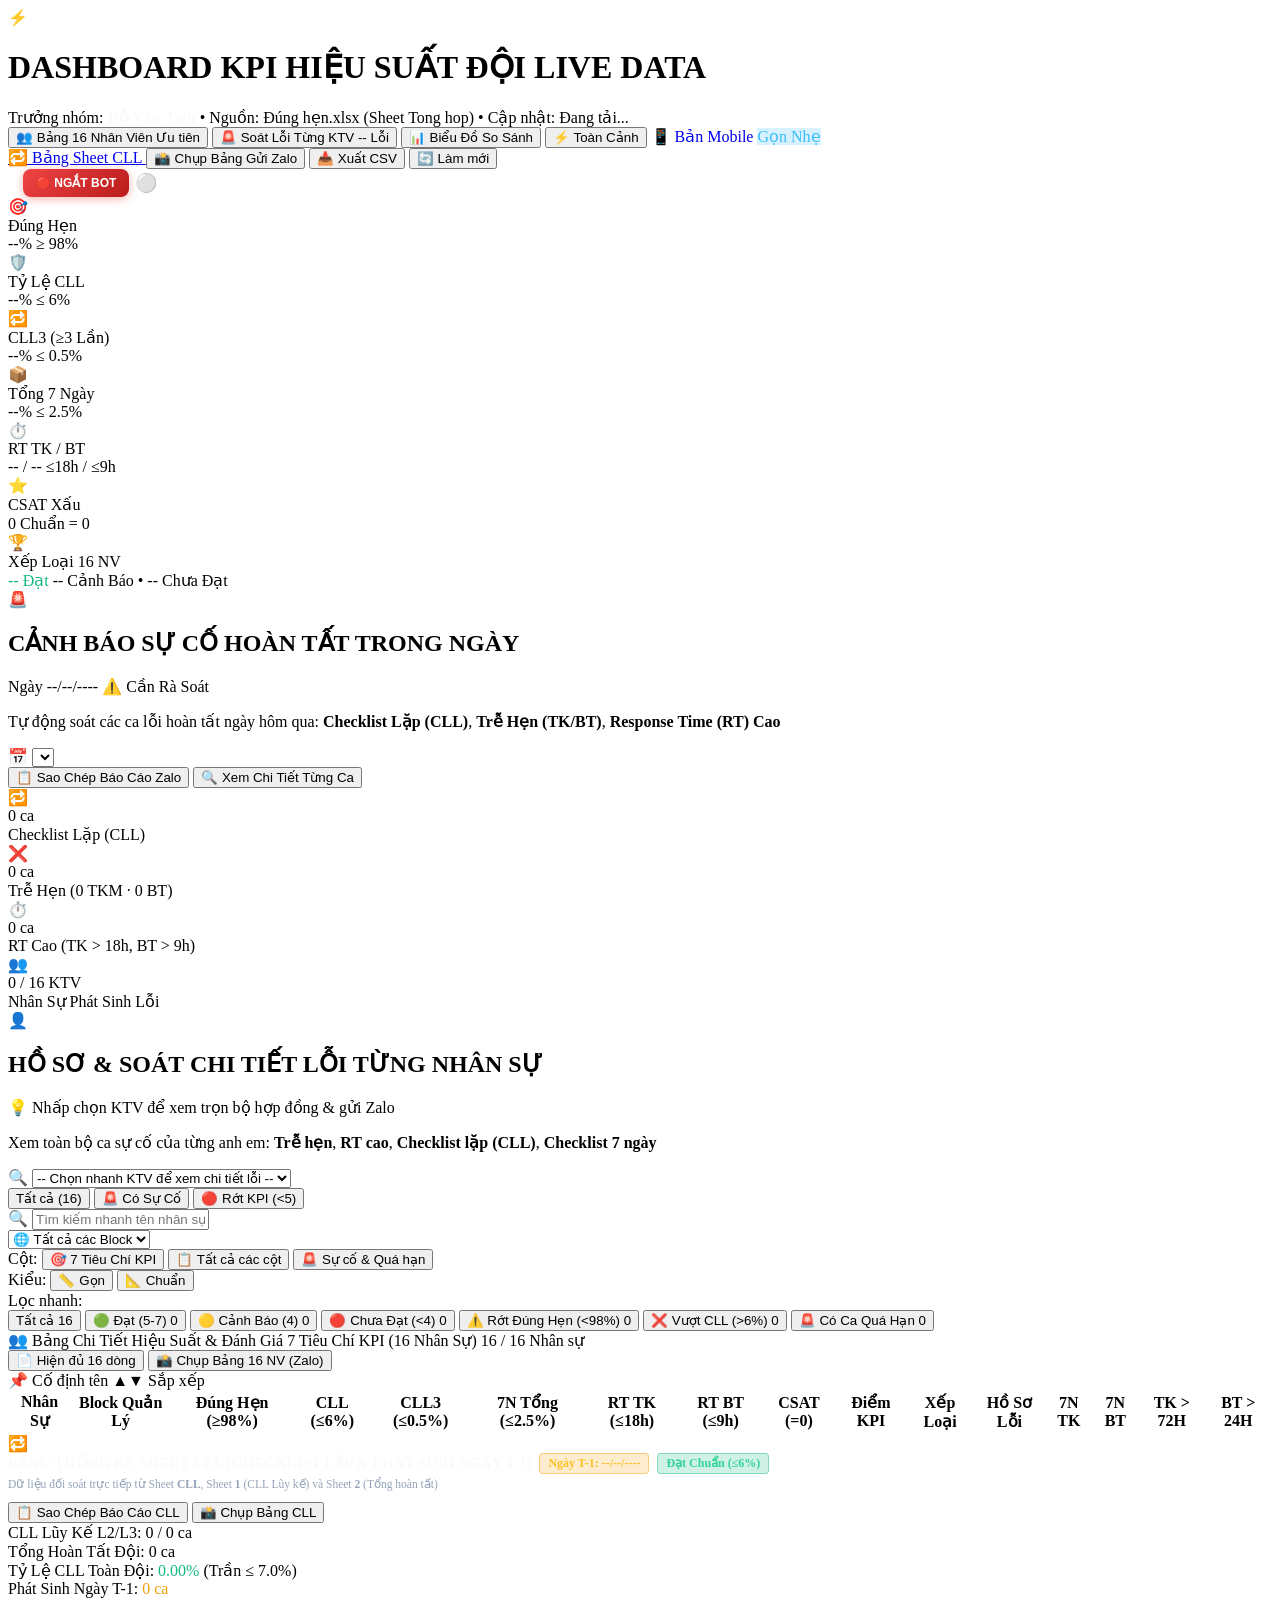
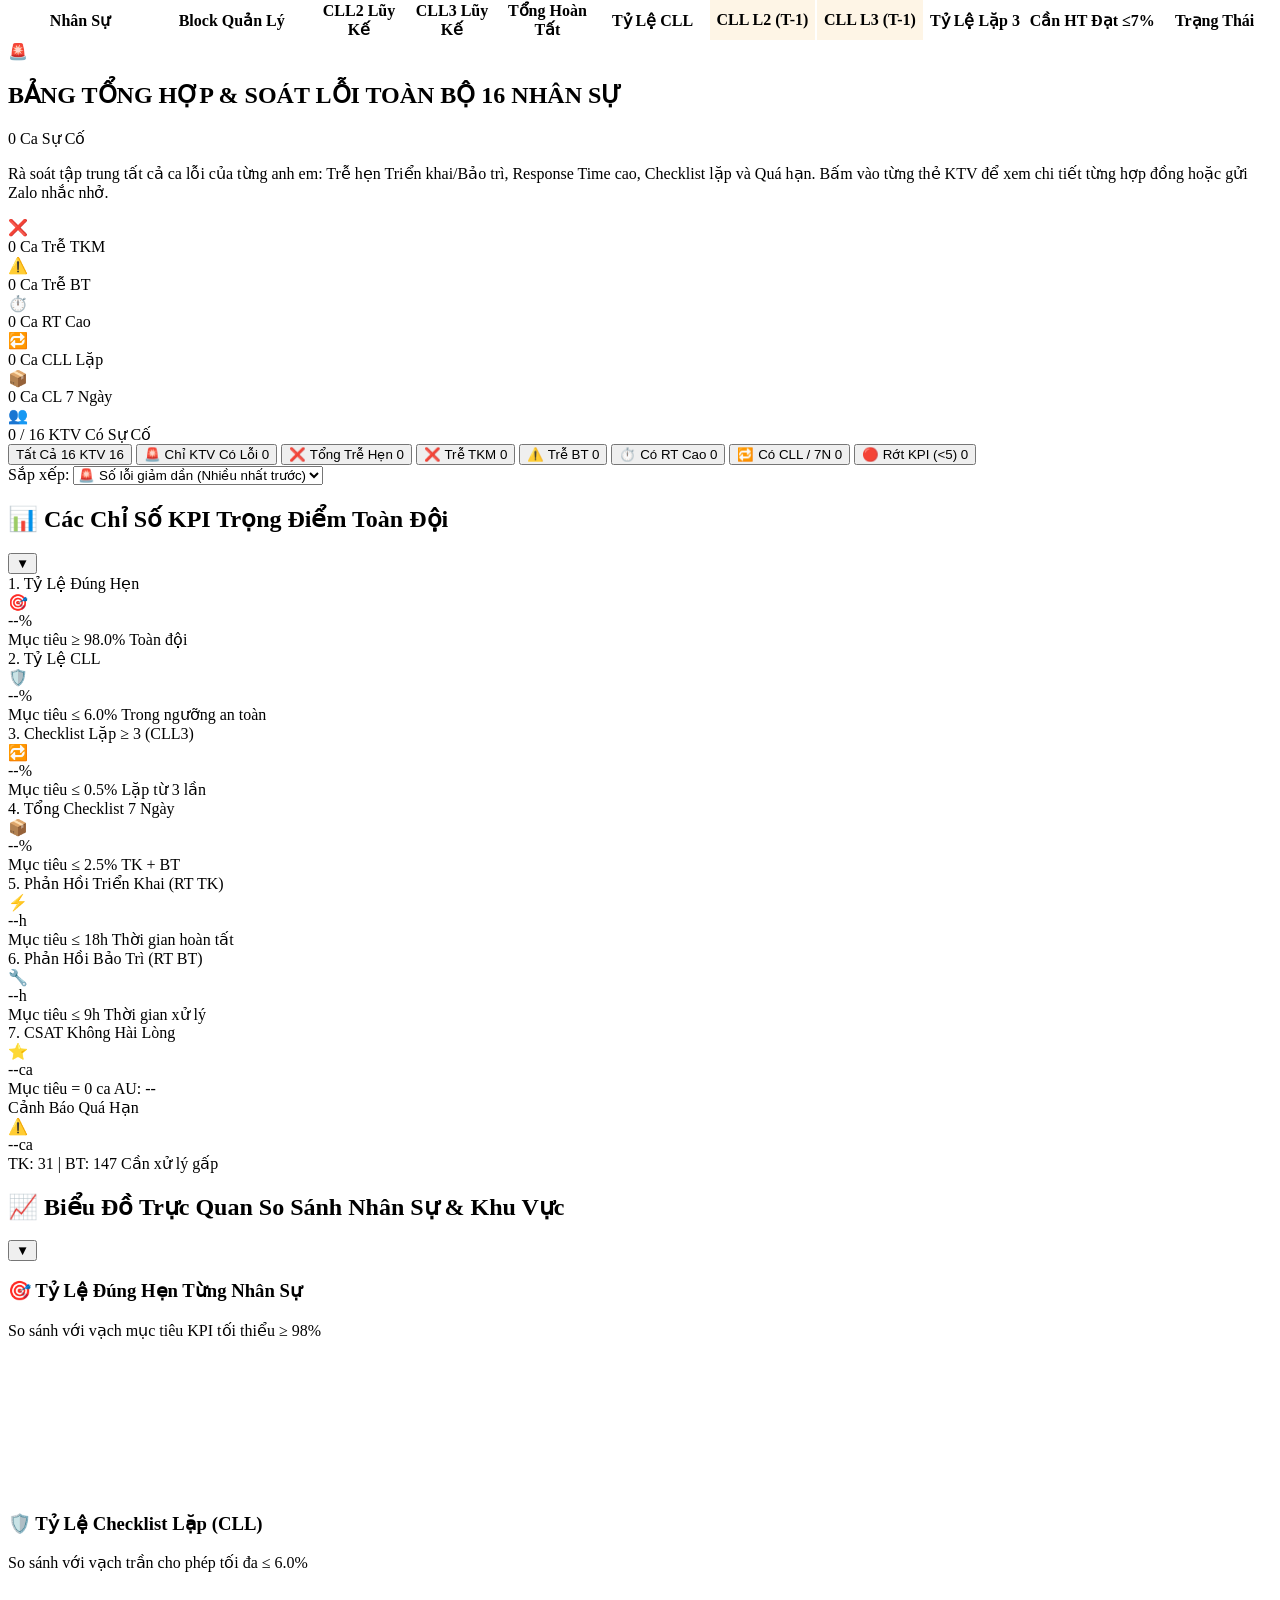
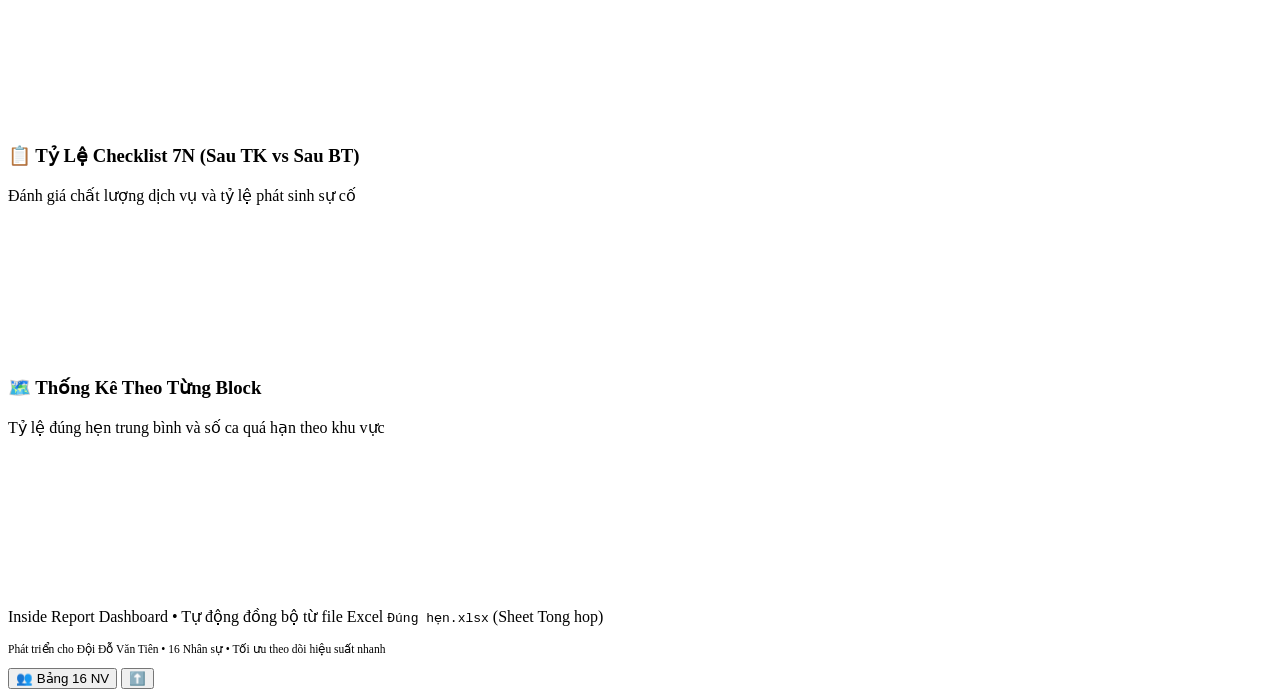
==== index.html @ 79d07920 "Update index.html at 10:50:08 05/10/2026" ====
<!DOCTYPE html>
<html lang="vi">
<head>
  <meta charset="UTF-8">
  <meta name="viewport" content="width=device-width, initial-scale=1.0">
  <title>Inside KPI Dashboard - Đội Đỗ Văn Tiên (16 Nhân Viên)</title>
  <meta name="description" content="Bảng tổng hợp theo dõi chỉ số KPI Đúng hẹn, Checklist Lặp, Checklist 7 ngày và hiệu suất 16 nhân viên đội Đỗ Văn Tiên">
  
  <!-- Google Fonts: Outfit & Inter -->
  <link rel="preconnect" href="https://fonts.googleapis.com">
  <link rel="preconnect" href="https://fonts.gstatic.com" crossorigin>
  <link href="https://fonts.googleapis.com/css2?family=Inter:wght@400;500;600;700&family=Outfit:wght@500;600;700;800&display=swap" rel="stylesheet">
  
  <!-- Chart.js CDN -->
  <script src="https://cdn.jsdelivr.net/npm/chart.js"></script>
  
  <!-- html2canvas: Chụp trọn vẹn 16 nhân viên gửi Zalo (Offline & Online) -->
  <script src="html2canvas.min.js"></script>
  <script>
    if (typeof html2canvas === 'undefined') {
      document.write('<script src="https://cdn.jsdelivr.net/npm/html2canvas@1.4.1/dist/html2canvas.min.js"><\/script>');
    }
  </script>
  
  <!-- Stylesheet -->
  <link rel="stylesheet" href="dashboard.css">
</head>
<body class="view-table-active density-compact">
  <div class="dashboard-container">
    
    <!-- HEADER -->
    <header class="header-card" id="headerSection">
      <div class="brand-wrapper">
        <div class="brand-icon">⚡</div>
        <div>
          <h1 class="brand-title" id="dashboardTitle">
            DASHBOARD KPI HIỆU SUẤT ĐỘI
            <span class="badge-live"><span class="pulse-dot"></span> LIVE DATA</span>
          </h1>
          <div class="brand-subtitle">
            <span>Trưởng nhóm: <strong style="color: #f8fafc;">Đỗ Văn Tiên</strong></span>
            <span>•</span>
            <span id="sourceFileLabel">Nguồn: Đúng hẹn.xlsx (Sheet Tong hop)</span>
            <span>•</span>
            <span id="lastUpdatedLabel">Cập nhật: Đang tải...</span>
          </div>
        </div>
      </div>

      <!-- MAIN VIEW SWITCHER (CHẾ ĐỘ XEM) -->
      <nav class="main-view-switcher" id="mainViewSwitcher" aria-label="Chế độ xem Dashboard">
        <button class="view-switch-btn active" data-view="table" id="btnViewTable" title="Xem ngay bảng tổng hợp 16 nhân viên với đầy đủ chỉ số">
          <span class="view-icon">👥</span>
          <span class="view-text">Bảng 16 Nhân Viên</span>
          <span class="view-tag">Ưu tiên</span>
        </button>
        <button class="view-switch-btn" data-view="emp-issues" id="btnViewEmpIssues" title="Soát chi tiết toàn bộ lỗi của từng anh em KTV (Trễ hẹn, RT cao, CLL, 7N)">
          <span class="view-icon">🚨</span>
          <span class="view-text">Soát Lỗi Từng KTV</span>
          <span class="view-tag badge-alert-tag" id="tagTotalIssuesCount">-- Lỗi</span>
        </button>
        <button class="view-switch-btn" data-view="charts" id="btnViewCharts" title="Xem biểu đồ so sánh trực quan các chỉ số Đúng hẹn, CLL, 7N">
          <span class="view-icon">📊</span>
          <span class="view-text">Biểu Đồ So Sánh</span>
        </button>
        <button class="view-switch-btn" data-view="full" id="btnViewFull" title="Hiển thị toàn bộ thẻ chỉ số, biểu đồ và bảng dữ liệu">
          <span class="view-icon">⚡</span>
          <span class="view-text">Toàn Cảnh</span>
        </button>
        <a href="m.html" class="view-switch-btn btn-mobile-mode-link" id="btnSwitchMobile" title="Chuyển sang giao diện rút gọn tối ưu cho điện thoại di động" style="text-decoration: none; border-color: rgba(56, 189, 248, 0.4);">
          <span class="view-icon">📱</span>
          <span class="view-text">Bản Mobile</span>
          <span class="view-tag" style="background: rgba(56, 189, 248, 0.2); color: #38bdf8;">Gọn Nhẹ</span>
        </a>
      </nav>
      
      <!-- MOBILE SUGGESTION BANNER -->
      <div id="mobileBannerPrompt" style="display: none; background: linear-gradient(90deg, rgba(2,132,199,0.25), rgba(15,23,42,0.8)); border: 1px solid rgba(56,189,248,0.4); border-radius: 10px; padding: 10px 14px; margin-top: 10px; align-items: center; justify-content: space-between; gap: 10px;">
        <div style="display: flex; align-items: center; gap: 8px; font-size: 13px; color: #f8fafc;">
          <span style="font-size: 18px;">📱</span>
          <span>Bạn đang xem trên điện thoại? Hãy chuyển sang <strong>Bản Mobile Gọn Nhẹ</strong> để xem và thao tác dễ hơn!</span>
        </div>
        <a href="m.html" style="background: #38bdf8; color: #0b0f19; padding: 6px 12px; border-radius: 6px; font-size: 12px; font-weight: 700; text-decoration: none; white-space: nowrap;">Mở Mobile 👉</a>
      </div>
      <script>
        if (window.innerWidth <= 768 || /Android|iPhone|iPad|iPod|Mobile/i.test(navigator.userAgent)) {
          const mb = document.getElementById('mobileBannerPrompt');
          if (mb) mb.style.display = 'flex';
        }
      </script>
      
      <div class="header-actions">
        <a href="#cllTableCard" class="btn btn-secondary" id="btnJumpToCll" title="Xem ngay Bảng Thống Kê Sheet CLL">
          🔁 Bảng Sheet CLL
        </a>
        <button class="btn btn-screenshot" id="btnCaptureTable" title="Chụp trọn vẹn 16 nhân sự độ nét cao để gửi Zalo / báo cáo">
          📸 Chụp Bảng Gửi Zalo
        </button>
        <button class="btn btn-secondary" id="btnExportCsv" title="Tải xuống dữ liệu bảng dưới dạng CSV">
          📥 Xuất CSV
        </button>
        <button class="btn btn-primary" id="btnRefresh" title="Tải lại dữ liệu mới nhất từ file Excel">
          🔄 Làm mới
        </button>

        <!-- NÚT NGẮT BOT KHẨN CẤP -->
        <div style="display:flex; gap:6px; align-items:center; border-left: 1px solid rgba(255,255,255,0.15); padding-left:10px; margin-left:4px;">
          <button id="btnBotEmergencyStop"
            onclick="foxoneBotEmergencyStop()"
            title="Ngắt bot Foxone ngay lập tức và bỏ qua tin nhắn hiện tại để không gọi lại"
            style="background: linear-gradient(135deg,#ef4444,#b91c1c); color:#fff; border:none; border-radius:8px; padding:7px 13px; font-size:12px; font-weight:700; cursor:pointer; display:flex; align-items:center; gap:5px; transition:all .2s; box-shadow:0 2px 8px rgba(239,68,68,0.4);">
            🔴 NGẮT BOT
          </button>
          <button id="btnBotStart"
            onclick="foxoneBotStart()"
            title="Bật lại bot Foxone giám sát sau khi ngắt khẩn cấp"
            style="background: linear-gradient(135deg,#22c55e,#15803d); color:#fff; border:none; border-radius:8px; padding:7px 13px; font-size:12px; font-weight:700; cursor:pointer; display:flex; align-items:center; gap:5px; transition:all .2s; box-shadow:0 2px 8px rgba(34,197,94,0.4); display:none;">
            🟢 BẬT LẠI
          </button>
          <span id="botStatusDot" title="Trạng thái bot Foxone"
            style="font-size:18px; line-height:1;" title="Đang kiểm tra...">⚪</span>
        </div>
      </div>
    </header>

    <!-- ULTRA-COMPACT KPI SUMMARY RIBBON (TỔNG HỢP NHANH TOÀN ĐỘI) -->
    <section class="kpi-summary-ribbon" id="kpiRibbon" aria-label="Tóm tắt KPI toàn đội">
      <div class="ribbon-card" id="rbCardOnTime" title="Tỷ lệ đúng hẹn toàn đội (Chuẩn ≥ 98.0%)">
        <div class="rb-icon">🎯</div>
        <div class="rb-info">
          <span class="rb-label">Đúng Hẹn</span>
          <div class="rb-value-row">
            <span class="rb-val" id="rbValOnTime">--%</span>
            <span class="rb-badge tag-success" id="rbBadgeOnTime">≥ 98%</span>
          </div>
        </div>
      </div>

      <div class="ribbon-card" id="rbCardCLL" title="Tỷ lệ checklist lặp toàn đội (Chuẩn ≤ 6.0%)">
        <div class="rb-icon">🛡️</div>
        <div class="rb-info">
          <span class="rb-label">Tỷ Lệ CLL</span>
          <div class="rb-value-row">
            <span class="rb-val" id="rbValCLL">--%</span>
            <span class="rb-badge tag-success" id="rbBadgeCLL">≤ 6%</span>
          </div>
        </div>
      </div>

      <div class="ribbon-card" id="rbCardCLL3" title="Checklist lặp ≥ 3 lần toàn đội (Chuẩn ≤ 0.5%)">
        <div class="rb-icon">🔁</div>
        <div class="rb-info">
          <span class="rb-label">CLL3 (≥3 Lần)</span>
          <div class="rb-value-row">
            <span class="rb-val" id="rbValCLL3">--%</span>
            <span class="rb-badge tag-success" id="rbBadgeCLL3">≤ 0.5%</span>
          </div>
        </div>
      </div>

      <div class="ribbon-card" id="rbCard7N" title="Tổng checklist 7 ngày toàn đội (Chuẩn ≤ 2.5%)">
        <div class="rb-icon">📦</div>
        <div class="rb-info">
          <span class="rb-label">Tổng 7 Ngày</span>
          <div class="rb-value-row">
            <span class="rb-val" id="rbVal7N">--%</span>
            <span class="rb-badge tag-success" id="rbBadge7N">≤ 2.5%</span>
          </div>
        </div>
      </div>

      <div class="ribbon-card" id="rbCardRT" title="Thời gian phản hồi RT TK (≤18h) và RT BT (≤9h)">
        <div class="rb-icon">⏱️</div>
        <div class="rb-info">
          <span class="rb-label">RT TK / BT</span>
          <div class="rb-value-row">
            <span class="rb-val" id="rbValRT">-- / --</span>
            <span class="rb-sub" id="rbSubRT">≤18h / ≤9h</span>
          </div>
        </div>
      </div>

      <div class="ribbon-card" id="rbCardCsat" title="Điểm CSAT xấu (Chuẩn = 0)">
        <div class="rb-icon">⭐</div>
        <div class="rb-info">
          <span class="rb-label">CSAT Xấu</span>
          <div class="rb-value-row">
            <span class="rb-val" id="rbValCsat">0</span>
            <span class="rb-sub" id="rbSubCsat">Chuẩn = 0</span>
          </div>
        </div>
      </div>

      <div class="ribbon-card team-kpi-summary" id="rbCardKpiSummary" title="Xếp loại toàn bộ 16 nhân sự theo 7 tiêu chí KPI: 5-7 Đạt, 4 Cảnh báo, <4 Chưa đạt">
        <div class="rb-icon">🏆</div>
        <div class="rb-info">
          <span class="rb-label">Xếp Loại 16 NV</span>
          <div class="rb-value-row">
            <span class="rb-val" id="rbValKpiPass" style="color: #10b981;">-- Đạt</span>
            <span class="rb-sub" id="rbSubKpiBreakdown">-- Cảnh Báo • -- Chưa Đạt</span>
          </div>
        </div>
      </div>
    </section>

    <!-- SECTION: YESTERDAY ALERTS BANNER (CẢNH BÁO SỰ CỐ NGÀY HÔM QUA) -->
    <section class="yesterday-alert-card" id="yesterdayAlertCard" aria-label="Cảnh báo sự cố ngày hôm qua">
      <div class="alert-banner-header">
        <div class="alert-title-wrapper">
          <div class="alert-icon-pulse">🚨</div>
          <div>
            <div class="alert-title-row">
              <h2 class="alert-main-title">CẢNH BÁO SỰ CỐ HOÀN TẤT TRONG NGÀY</h2>
              <span class="badge-target-date" id="alertTargetDateBadge">Ngày --/--/----</span>
              <span class="badge-severity-live" id="alertSeverityBadge">⚠️ Cần Rà Soát</span>
            </div>
            <p class="alert-desc">
              Tự động soát các ca lỗi hoàn tất ngày hôm qua: <strong>Checklist Lặp (CLL)</strong>, <strong>Trễ Hẹn (TK/BT)</strong>, <strong>Response Time (RT) Cao</strong>
            </p>
          </div>
        </div>

        <div class="alert-controls-group">
          <div class="alert-date-picker-wrap">
            <span class="alert-date-icon">📅</span>
            <select id="alertDateSelect" class="alert-date-select" title="Chọn ngày để soát sự cố"></select>
          </div>
          <button class="btn btn-zalo-copy" id="btnCopyZaloAlert" title="Sao chép toàn bộ nội dung cảnh báo để gửi vào nhóm Zalo / Telegram">
            📋 Sao Chép Báo Cáo Zalo
          </button>
          <button class="btn btn-view-alerts" id="btnOpenAlertModal" title="Xem danh sách chi tiết từng ca hợp đồng bị lỗi">
            🔍 Xem Chi Tiết Từng Ca
          </button>
        </div>
      </div>

      <!-- Quick summary chips -->
      <div class="alert-chips-grid">
        <div class="alert-chip chip-cll" id="chipAlertCll" data-filter="CLL" title="Nhấn để xem danh sách ca CLL">
          <div class="chip-icon-box">🔁</div>
          <div class="chip-content">
            <div class="chip-value-row">
              <span class="chip-number" id="alertCllVal">0</span>
              <span class="chip-unit">ca</span>
            </div>
            <span class="chip-title">Checklist Lặp (CLL)</span>
          </div>
        </div>

        <div class="alert-chip chip-late" id="chipAlertLate" data-filter="LATE" title="Nhấn để xem danh sách ca Trễ Hẹn">
          <div class="chip-icon-box">❌</div>
          <div class="chip-content">
            <div class="chip-value-row">
              <span class="chip-number" id="alertLateVal">0</span>
              <span class="chip-unit">ca</span>
            </div>
            <span class="chip-title">Trễ Hẹn (<span id="alertLateTkmVal">0</span> TKM · <span id="alertLateBtVal">0</span> BT)</span>
          </div>
        </div>

        <div class="alert-chip chip-rt" id="chipAlertRt" data-filter="HIGH_RT" title="Nhấn để xem danh sách ca RT Cao">
          <div class="chip-icon-box">⏱️</div>
          <div class="chip-content">
            <div class="chip-value-row">
              <span class="chip-number" id="alertRtVal">0</span>
              <span class="chip-unit">ca</span>
            </div>
            <span class="chip-title">RT Cao (TK &gt; 18h, BT &gt; 9h)</span>
          </div>
        </div>

        <div class="alert-chip chip-emp" id="chipAlertEmp" data-filter="ALL" title="Nhấn để xem danh sách tất cả nhân sự có lỗi">
          <div class="chip-icon-box">👥</div>
          <div class="chip-content">
            <div class="chip-value-row">
              <span class="chip-number" id="alertEmpVal">0 / 16</span>
              <span class="chip-unit">KTV</span>
            </div>
            <span class="chip-title">Nhân Sự Phát Sinh Lỗi</span>
          </div>
        </div>
      </div>
    </section>

    <!-- SECTION: TRA CỨU & SOÁT LỖI TỪNG KTV (QUICK EMPLOYEE ERROR LOOKUP BAR & CHIPS) -->
    <section class="emp-lookup-section" id="empLookupSection" aria-label="Tra cứu lỗi từng nhân sự">
      <div class="emp-lookup-header">
        <div class="lookup-title-wrap">
          <div class="lookup-icon-badge">👤</div>
          <div>
            <div class="lookup-title-row">
              <h2 class="lookup-title">HỒ SƠ &amp; SOÁT CHI TIẾT LỖI TỪNG NHÂN SỰ</h2>
              <span class="badge-quick-hint">💡 Nhấp chọn KTV để xem trọn bộ hợp đồng &amp; gửi Zalo</span>
            </div>
            <p class="lookup-desc">
              Xem toàn bộ ca sự cố của từng anh em: <strong>Trễ hẹn</strong>, <strong>RT cao</strong>, <strong>Checklist lặp (CLL)</strong>, <strong>Checklist 7 ngày</strong>
            </p>
          </div>
        </div>

        <div class="lookup-controls-wrap">
          <div class="lookup-select-box">
            <span class="lookup-select-icon">🔍</span>
            <select id="empQuickSelect" class="emp-quick-select" title="Chọn nhanh nhân sự để mở hồ sơ lỗi">
              <option value="">-- Chọn nhanh KTV để xem chi tiết lỗi --</option>
            </select>
          </div>
          <div class="btn-group-toggle" id="empLookupFilterGroup">
            <button class="btn-pill active" data-emp-filter="ALL">Tất cả (16)</button>
            <button class="btn-pill" data-emp-filter="HAS_ISSUES">🚨 Có Sự Cố</button>
            <button class="btn-pill" data-emp-filter="FAIL_KPI">🔴 Rớt KPI (&lt;5)</button>
          </div>
        </div>
      </div>

      <!-- Quick horizontal avatar chips for all 16 employees -->
      <div class="emp-chips-scroll" id="empChipsContainer" title="Bấm vào KTV để mở ngay hồ sơ lỗi chi tiết">
        <!-- Rendered dynamically by dashboard.js -->
      </div>
    </section>

    <!-- SECTION: DETAILED KPI TABLE (BẢNG 16 NHÂN VIÊN) -->
    <main class="table-section-wrapper" id="tableSectionWrapper">
      
      <!-- FILTER & SEARCH CONTROLS -->
      <section class="controls-card" id="controlsCard">
        
        <!-- Search & Block Row -->
        <div class="controls-top-row">
          <div class="search-box">
            <span class="search-icon">🔍</span>
            <input type="text" id="searchInput" class="search-input" placeholder="Tìm kiếm nhanh tên nhân sự hoặc block...">
            <button class="search-clear-btn" id="searchClearBtn" title="Xóa tìm kiếm" style="display: none;">✕</button>
          </div>

          <div class="block-filter-wrap">
            <select id="blockFilter" class="filter-select" aria-label="Lọc theo Block">
              <option value="ALL">🌐 Tất cả các Block</option>
            </select>
          </div>

          <!-- View Presets & Row Density Controls -->
          <div class="table-view-controls">
            <!-- Column presets -->
            <div class="btn-group-toggle" id="colPresetGroup" title="Chọn bộ cột hiển thị">
              <span class="group-label">Cột:</span>
              <button class="btn-pill active" data-col="core" title="Hiển thị đủ 7 tiêu chí KPI + Điểm + Xếp loại (Vừa khít 1 màn hình!)">
                🎯 7 Tiêu Chí KPI
              </button>
              <button class="btn-pill" data-col="full" title="Hiện đầy đủ toàn bộ cột bao gồm chi tiết 7N TK/BT và Quá hạn">
                📋 Tất cả các cột
              </button>
              <button class="btn-pill" data-col="overdue" title="Tập trung ca quá hạn và checklist 7 ngày">
                🚨 Sự cố & Quá hạn
              </button>
            </div>

            <!-- Density switcher -->
            <div class="btn-group-toggle" id="densityGroup" title="Chế độ khoảng cách dòng">
              <span class="group-label">Kiểu:</span>
              <button class="btn-pill-icon active" data-density="compact" id="btnDensityCompact" title="Chế độ Gọn: Xem trọn 16 nhân viên không cần cuộn">
                📏 Gọn
              </button>
              <button class="btn-pill-icon" data-density="standard" id="btnDensityStandard" title="Chế độ Tiêu chuẩn: Thoáng rộng, thanh tiến trình">
                📐 Chuẩn
              </button>
            </div>
          </div>
        </div>

        <!-- Filter Status Tabs with Live Badges -->
        <div class="filter-tabs-row">
          <span class="filter-label">Lọc nhanh:</span>
          <div class="filter-tabs" id="statusFilterTabs">
            <button class="tab-btn active" data-filter="ALL">
              <span>Tất cả</span>
              <span class="filter-count-badge" id="badgeCountAll">16</span>
            </button>
            <button class="tab-btn" data-filter="PASS">
              <span>🟢 Đạt (5-7)</span>
              <span class="filter-count-badge badge-success" id="badgeCountPass">0</span>
            </button>
            <button class="tab-btn" data-filter="WARNING">
              <span>🟡 Cảnh Báo (4)</span>
              <span class="filter-count-badge badge-warning" id="badgeCountWarning">0</span>
            </button>
            <button class="tab-btn" data-filter="DANGER">
              <span>🔴 Chưa Đạt (&lt;4)</span>
              <span class="filter-count-badge badge-danger" id="badgeCountDanger">0</span>
            </button>
            <button class="tab-btn" data-filter="FAIL_ONTIME">
              <span>⚠️ Rớt Đúng Hẹn (&lt;98%)</span>
              <span class="filter-count-badge badge-warning" id="badgeCountFailOnTime">0</span>
            </button>
            <button class="tab-btn" data-filter="FAIL_CLL">
              <span>❌ Vượt CLL (&gt;6%)</span>
              <span class="filter-count-badge badge-danger" id="badgeCountFailCll">0</span>
            </button>
            <button class="tab-btn" data-filter="HAS_OVERDUE">
              <span>🚨 Có Ca Quá Hạn</span>
              <span class="filter-count-badge badge-danger" id="badgeCountOverdue">0</span>
            </button>
          </div>
        </div>

      </section>

      <!-- DETAILED KPI TABLE CARD -->
      <section class="table-card" id="tableCard">
        <div class="table-header-bar">
          <div class="table-title">
            <span class="table-title-icon">👥</span>
            <span>Bảng Chi Tiết Hiệu Suất & Đánh Giá 7 Tiêu Chí KPI (16 Nhân Sự)</span>
            <span class="table-count-badge" id="tableRowCount">16 / 16 Nhân sự</span>
          </div>
          
          <div class="table-header-tools">
            <button class="btn-toggle-scroll active" id="btnToggleTableScroll" title="Bật/Tắt cuộn dọc: Xem trọn vẹn 16 dòng không cần kéo chuột">
              <span id="scrollToggleIcon">📄</span> <span id="scrollToggleText">Hiện đủ 16 dòng</span>
            </button>
            <button class="btn-screenshot-sm" id="btnQuickCapture" title="Chụp trọn vẹn 16 nhân viên + dòng Tổng toàn đội (Tự động copy Zalo)">
              <span>📸</span> Chụp Bảng 16 NV (Zalo)
            </button>
            <div class="table-hints">
              <span class="hint-freeze">📌 Cố định tên</span>
              <span class="hint-sort">▲▼ Sắp xếp</span>
            </div>
          </div>
        </div>

        <!-- Table Viewport with Freeze Panes (Mặc định mở đủ 16 dòng không cần cuộn chuột) -->
        <div class="table-responsive-freeze table-no-scroll" id="tableScrollContainer">
          <table class="kpi-table" id="employeeTable">
            <thead>
              <tr>
                <th class="sticky-col col-emp" data-sort="name" title="Nhân sự (Cố định cột)">
                  <div class="th-content">Nhân Sự</div>
                </th>
                <th class="col-block" data-sort="block" title="Block địa bàn quản lý">
                  <div class="th-content">Block Quản Lý</div>
                </th>
                <!-- 7 TIÊU CHÍ KPI CHÍNH THỨC -->
                <th class="col-ontime" data-sort="on_time_rate" title="Đúng Hẹn (Mục tiêu ≥ 98.0%)">
                  <div class="th-content">Đúng Hẹn (≥98%)</div>
                </th>
                <th class="col-cll" data-sort="cll_rate" title="Checklist Lặp CLL (Mục tiêu ≤ 6.0%)">
                  <div class="th-content">CLL (≤6%)</div>
                </th>
                <th class="col-cll3" data-sort="cll3_rate" title="Checklist Lặp ≥ 3 lần CLL3 (Mục tiêu ≤ 0.5%)">
                  <div class="th-content">CLL3 (≤0.5%)</div>
                </th>
                <th class="col-7n-total" data-sort="cl_7n_total_rate" title="Tổng Checklist 7 Ngày TK & BT (Mục tiêu ≤ 2.5%)">
                  <div class="th-content">7N Tổng (≤2.5%)</div>
                </th>
                <th class="col-repon-tk" data-sort="repontime_tk" title="Thời gian phản hồi Triển Khai (Mục tiêu ≤ 18h)">
                  <div class="th-content">RT TK (≤18h)</div>
                </th>
                <th class="col-repon-bt" data-sort="repontime_bt" title="Thời gian phản hồi Bảo Trì (Mục tiêu ≤ 9h)">
                  <div class="th-content">RT BT (≤9h)</div>
                </th>
                <th class="col-csat" data-sort="csat" title="Điểm CSAT xấu (Mục tiêu = 0)">
                  <div class="th-content">CSAT (=0)</div>
                </th>
                <!-- ĐIỂM KPI & XẾP LOẠI -->
                <th class="col-kpi-score" data-sort="kpi_score" title="Tổng số tiêu chí đạt trên thang 7 tiêu chí (5-7 Đạt, 4 Cảnh báo, <4 Chưa đạt)">
                  <div class="th-content">Điểm KPI</div>
                </th>
                <th class="col-status" data-sort="kpi_score" title="Xếp loại KPI: 🟢 ĐẠT (5-7), 🟡 CẢNH BÁO (4), 🔴 CHƯA ĐẠT (<4)">
                  <div class="th-content">Xếp Loại</div>
                </th>
                <!-- HỒ SƠ LỖI CHI TIẾT TỪNG KTV -->
                <th class="col-actions col-dossier" title="Nhấp xem chi tiết toàn bộ các ca lỗi của KTV (Trễ hẹn, RT cao, CLL, 7N...)">
                  <div class="th-content">Hồ Sơ Lỗi</div>
                </th>
                <!-- CÁC CỘT CHI TIẾT SỰ CỐ BỔ SUNG (DRILL DOWN SHD) -->
                <th class="col-7n-tk col-optional" data-sort="cl_7n_tk_rate" title="Tỷ lệ checklist 7 ngày sau triển khai">
                  <div class="th-content">7N TK</div>
                </th>
                <th class="col-7n-bt col-optional" data-sort="cl_7n_bt_rate" title="Tỷ lệ checklist 7 ngày sau bảo trì">
                  <div class="th-content">7N BT</div>
                </th>
                <th class="col-tk-72h col-optional" data-sort="tk_over_72h" title="Số ca triển khai quá hạn 72 giờ">
                  <div class="th-content">TK &gt; 72H</div>
                </th>
                <th class="col-bt-24h col-optional" data-sort="bt_over_24h" title="Số ca bảo trì quá hạn 24 giờ">
                  <div class="th-content">BT &gt; 24H</div>
                </th>
              </tr>
            </thead>
            <tbody id="employeeTableBody">
              <!-- Rendered dynamically by dashboard.js -->
            </tbody>
            <tfoot id="employeeTableFoot">
              <!-- Team Total Sticky Row rendered dynamically by dashboard.js -->
            </tfoot>
          </table>
        </div>
      </section>

    </main>

    <!-- SECTION: BẢNG SHEET CLL (CHECKLIST LẶP & NGÀY T-1) -->
    <section class="table-card cll-sheet-card" id="cllTableCard" aria-label="Bảng theo dõi Sheet CLL">
      <div class="table-header-bar cll-header-bar">
        <div class="table-title">
          <span class="table-title-icon">🔁</span>
          <div>
            <div style="display: flex; align-items: center; gap: 8px; flex-wrap: wrap;">
              <span style="font-weight: 700; font-size: 15px; color: #f8fafc;">BẢNG THỐNG KÊ SHEET CLL (CHECKLIST LẶP &amp; PHÁT SINH NGÀY T-1)</span>
              <span class="badge-target-date" id="cllTargetDateBadge" style="background: rgba(245, 158, 11, 0.2); color: #fbbf24; border: 1px solid rgba(245, 158, 11, 0.4); padding: 2px 8px; border-radius: 4px; font-size: 12px; font-weight: 600;">Ngày T-1: --/--/----</span>
              <span class="badge-status-tag" id="cllTeamStatusBadge" style="background: rgba(16, 185, 129, 0.2); color: #34d399; border: 1px solid rgba(16, 185, 129, 0.4); padding: 2px 8px; border-radius: 4px; font-size: 12px; font-weight: 600;">Đạt Chuẩn (≤6%)</span>
            </div>
            <p style="font-size: 11.5px; color: #94a3b8; margin-top: 3px;">
              Dữ liệu đối soát trực tiếp từ Sheet <strong>CLL</strong>, Sheet <strong>1</strong> (CLL Lũy kế) và Sheet <strong>2</strong> (Tổng hoàn tất)
            </p>
          </div>
        </div>
        
        <div class="table-header-tools">
          <button class="btn btn-zalo-copy" id="btnCopyZaloCll" title="Sao chép báo cáo CLL để gửi nhóm Zalo">
            📋 Sao Chép Báo Cáo CLL
          </button>
          <button class="btn-screenshot-sm" id="btnCaptureCllTable" title="Chụp Bảng Sheet CLL độ nét cao gửi Zalo">
            <span>📸</span> Chụp Bảng CLL
          </button>
        </div>
      </div>

      <!-- Quick stats ribbon inside CLL Card -->
      <div class="cll-quick-ribbon" id="cllQuickRibbon">
        <div class="cll-rib-item">
          <span class="cll-rib-label">CLL Lũy Kế L2/L3:</span>
          <span class="cll-rib-val" id="cllRibLuyKe">0 / 0 ca</span>
        </div>
        <div class="cll-rib-item">
          <span class="cll-rib-label">Tổng Hoàn Tất Đội:</span>
          <span class="cll-rib-val" id="cllRibTongHt">0 ca</span>
        </div>
        <div class="cll-rib-item">
          <span class="cll-rib-label">Tỷ Lệ CLL Toàn Đội:</span>
          <span class="cll-rib-val" id="cllRibTyLe" style="color: #10b981;">0.00%</span>
          <span class="cll-rib-sub">(Trần ≤ 7.0%)</span>
        </div>
        <div class="cll-rib-item">
          <span class="cll-rib-label">Phát Sinh Ngày T-1:</span>
          <span class="cll-rib-val" id="cllRibT1" style="color: #f59e0b;">0 ca</span>
        </div>
      </div>

      <!-- CLL Table Responsive Viewport -->
      <div class="table-responsive-freeze" id="cllTableScrollContainer" style="max-height: none;">
        <table class="kpi-table cll-data-table" id="cllDataTable">
          <thead>
            <tr>
              <th class="sticky-col col-emp" style="width: 140px;">Nhân Sự</th>
              <th style="width: 160px;">Block Quản Lý</th>
              <th title="Checklist Lặp lần 2 lũy kế" style="width: 90px; text-align: center;">CLL2 Lũy Kế</th>
              <th title="Checklist Lặp ≥3 lần lũy kế" style="width: 90px; text-align: center;">CLL3 Lũy Kế</th>
              <th title="Tổng số ca hoàn tất từ Sheet 2" style="width: 95px; text-align: center;">Tổng Hoàn Tất</th>
              <th title="Tỷ lệ CLL = (CLL2+CLL3)/Tổng HT" style="width: 110px; text-align: center;">Tỷ Lệ CLL</th>
              <th title="Checklist Lặp L2 hoàn tất trong ngày T-1" style="width: 105px; text-align: center; background: rgba(245, 158, 11, 0.1);">CLL L2 (T-1)</th>
              <th title="Checklist Lặp L3 hoàn tất trong ngày T-1" style="width: 105px; text-align: center; background: rgba(245, 158, 11, 0.1);">CLL L3 (T-1)</th>
              <th title="Tỷ lệ lặp 3 = CLL3 / Tổng HT (Chuẩn ≤0.5%)" style="width: 100px; text-align: center;">Tỷ Lệ Lặp 3</th>
              <th title="Số ca cần hoàn tất thêm để tỷ lệ đạt trần ≤ 7%" style="width: 130px; text-align: center;">Cần HT Đạt ≤7%</th>
              <th style="width: 110px; text-align: center;">Trạng Thái</th>
            </tr>
          </thead>
          <tbody id="cllTableBody">
            <!-- Dynamic rows rendered by dashboard.js -->
          </tbody>
          <tfoot id="cllTableFoot">
            <!-- Dynamic total row rendered by dashboard.js -->
          </tfoot>
        </table>
      </div>
    </section>

    <!-- SECTION: CHẾ ĐỘ SOÁT LỖI TỪNG KTV (ALL-IN-ONE TECHNICIAN ISSUE REVIEW MODE) -->
    <section class="emp-issues-section" id="empIssuesSectionWrapper" aria-label="Chế độ soát chi tiết lỗi từng nhân sự">
      <div class="emp-issues-header-card">
        <div class="emp-issues-headline">
          <div class="headline-icon-pulse">🚨</div>
          <div>
            <div class="headline-title-row">
              <h2 class="headline-title">BẢNG TỔNG HỢP &amp; SOÁT LỖI TOÀN BỘ 16 NHÂN SỰ</h2>
              <span class="badge-total-issues" id="summaryTotalIssuesBadge">0 Ca Sự Cố</span>
            </div>
            <p class="headline-desc">
              Rà soát tập trung tất cả ca lỗi của từng anh em: Trễ hẹn Triển khai/Bảo trì, Response Time cao, Checklist lặp và Quá hạn. Bấm vào từng thẻ KTV để xem chi tiết từng hợp đồng hoặc gửi Zalo nhắc nhở.
            </p>
          </div>
        </div>

        <!-- Metric breakdown mini-ribbon -->
        <div class="issues-overview-ribbon">
          <div class="iss-ov-card ov-danger" id="ovLateTkmCard">
            <span class="ov-icon">❌</span>
            <div class="ov-info">
              <span class="ov-num" id="ovLateTkmVal">0</span>
              <span class="ov-label">Ca Trễ TKM</span>
            </div>
          </div>
          <div class="iss-ov-card ov-warning" id="ovLateBtCard">
            <span class="ov-icon">⚠️</span>
            <div class="ov-info">
              <span class="ov-num" id="ovLateBtVal">0</span>
              <span class="ov-label">Ca Trễ BT</span>
            </div>
          </div>
          <div class="iss-ov-card ov-warning" id="ovRtCard">
            <span class="ov-icon">⏱️</span>
            <div class="ov-info">
              <span class="ov-num" id="ovRtVal">0</span>
              <span class="ov-label">Ca RT Cao</span>
            </div>
          </div>
          <div class="iss-ov-card ov-danger" id="ovCllCard">
            <span class="ov-icon">🔁</span>
            <div class="ov-info">
              <span class="ov-num" id="ovCllVal">0</span>
              <span class="ov-label">Ca CLL Lặp</span>
            </div>
          </div>
          <div class="iss-ov-card ov-warning" id="ov7nCard">
            <span class="ov-icon">📦</span>
            <div class="ov-info">
              <span class="ov-num" id="ov7nVal">0</span>
              <span class="ov-label">Ca CL 7 Ngày</span>
            </div>
          </div>
          <div class="iss-ov-card ov-emp" id="ovEmpCard">
            <span class="ov-icon">👥</span>
            <div class="ov-info">
              <span class="ov-num" id="ovEmpVal">0 / 16</span>
              <span class="ov-label">KTV Có Sự Cố</span>
            </div>
          </div>
        </div>
      </div>

      <!-- Controls & Filter Toolbar for Issues Mode -->
      <div class="issues-controls-card">
        <div class="issues-filter-tabs" id="issuesModeFilterTabs">
          <button class="tab-btn active" data-issues-filter="ALL">
            <span>Tất Cả 16 KTV</span>
            <span class="filter-count-badge" id="badgeIssuesAll">16</span>
          </button>
          <button class="tab-btn" data-issues-filter="HAS_ISSUES">
            <span>🚨 Chỉ KTV Có Lỗi</span>
            <span class="filter-count-badge badge-danger" id="badgeIssuesHasErrors">0</span>
          </button>
          <button class="tab-btn" data-issues-filter="HAS_LATE">
            <span>❌ Tổng Trễ Hẹn</span>
            <span class="filter-count-badge badge-warning" id="badgeIssuesLate">0</span>
          </button>
          <button class="tab-btn" data-issues-filter="HAS_LATE_TKM">
            <span>❌ Trễ TKM</span>
            <span class="filter-count-badge badge-danger" id="badgeIssuesLateTkm">0</span>
          </button>
          <button class="tab-btn" data-issues-filter="HAS_LATE_BT">
            <span>⚠️ Trễ BT</span>
            <span class="filter-count-badge badge-warning" id="badgeIssuesLateBt">0</span>
          </button>
          <button class="tab-btn" data-issues-filter="HAS_RT">
            <span>⏱️ Có RT Cao</span>
            <span class="filter-count-badge badge-warning" id="badgeIssuesRt">0</span>
          </button>
          <button class="tab-btn" data-issues-filter="HAS_CLL">
            <span>🔁 Có CLL / 7N</span>
            <span class="filter-count-badge badge-danger" id="badgeIssuesCll">0</span>
          </button>
          <button class="tab-btn" data-issues-filter="FAIL_KPI">
            <span>🔴 Rớt KPI (&lt;5)</span>
            <span class="filter-count-badge badge-danger" id="badgeIssuesFailKpi">0</span>
          </button>
        </div>

        <div class="issues-sort-group">
          <span class="sort-label">Sắp xếp:</span>
          <select id="issuesSortSelect" class="filter-select issues-sort-select">
            <option value="ISSUES_DESC">🚨 Số lỗi giảm dần (Nhiều nhất trước)</option>
            <option value="SCORE_ASC">🔴 Điểm KPI thấp nhất trước</option>
            <option value="ONTIME_ASC">⚠️ Đúng hẹn thấp nhất trước</option>
            <option value="NAME_ASC">🔤 Tên KTV (A - Z)</option>
          </select>
        </div>
      </div>

      <!-- Grid of 16 Technician Cards -->
      <div class="emp-issues-cards-grid" id="empIssuesGrid">
        <!-- Rendered dynamically by dashboard.js -->
      </div>
    </section>

    <!-- SECTION: EXECUTIVE KPI HERO CARDS (HIỂN THỊ KHI CHỌN TOÀN CẢNH HOẶC MỞ RỘNG) -->
    <section class="stats-section-collapsible" id="statsSectionWrapper">
      <div class="section-title-bar">
        <h2 class="section-title">📊 Các Chỉ Số KPI Trọng Điểm Toàn Đội</h2>
        <button class="section-toggle-btn" id="btnToggleStats" title="Thu gọn / Mở rộng">
          <span class="toggle-icon">▼</span>
        </button>
      </div>
      
      <div class="stats-grid" id="statsGrid">
        <!-- Card 1: Đúng Hẹn -->
        <div class="stat-card success" id="cardOnTime">
          <div class="stat-header">
            <span class="stat-label">1. Tỷ Lệ Đúng Hẹn</span>
            <div class="stat-icon">🎯</div>
          </div>
          <div class="stat-value">
            <span id="valTeamOnTime">--</span><span class="stat-unit">%</span>
          </div>
          <div class="stat-footer">
            <span class="stat-tag tag-success" id="tagTeamOnTime">Mục tiêu ≥ 98.0%</span>
            <span class="stat-meta">Toàn đội</span>
          </div>
        </div>

        <!-- Card 2: Checklist Lặp CLL -->
        <div class="stat-card success" id="cardCLL">
          <div class="stat-header">
            <span class="stat-label">2. Tỷ Lệ CLL</span>
            <div class="stat-icon">🛡️</div>
          </div>
          <div class="stat-value">
            <span id="valTeamCLL">--</span><span class="stat-unit">%</span>
          </div>
          <div class="stat-footer">
            <span class="stat-tag tag-success" id="tagTeamCLL">Mục tiêu ≤ 6.0%</span>
            <span class="stat-meta">Trong ngưỡng an toàn</span>
          </div>
        </div>

        <!-- Card 3: CLL3 -->
        <div class="stat-card info" id="cardCLL3">
          <div class="stat-header">
            <span class="stat-label">3. Checklist Lặp ≥ 3 (CLL3)</span>
            <div class="stat-icon">🔁</div>
          </div>
          <div class="stat-value">
            <span id="valTeamCLL3">--</span><span class="stat-unit">%</span>
          </div>
          <div class="stat-footer">
            <span class="stat-tag tag-success" id="tagTeamCLL3">Mục tiêu ≤ 0.5%</span>
            <span class="stat-meta">Lặp từ 3 lần</span>
          </div>
        </div>

        <!-- Card 4: Tổng 7N -->
        <div class="stat-card warning" id="cardTotal7N">
          <div class="stat-header">
            <span class="stat-label">4. Tổng Checklist 7 Ngày</span>
            <div class="stat-icon">📦</div>
          </div>
          <div class="stat-value">
            <span id="valTeam7NTotal">--</span><span class="stat-unit">%</span>
          </div>
          <div class="stat-footer">
            <span class="stat-tag tag-success" id="tagTeam7NTotalCount">Mục tiêu ≤ 2.5%</span>
            <span class="stat-meta">TK + BT</span>
          </div>
        </div>

        <!-- Card 5: RT Triển Khai -->
        <div class="stat-card info" id="cardRTTK">
          <div class="stat-header">
            <span class="stat-label">5. Phản Hồi Triển Khai (RT TK)</span>
            <div class="stat-icon">⚡</div>
          </div>
          <div class="stat-value">
            <span id="valTeamRTTK">--</span><span class="stat-unit">h</span>
          </div>
          <div class="stat-footer">
            <span class="stat-tag tag-success" id="tagTeamRTTK">Mục tiêu ≤ 18h</span>
            <span class="stat-meta">Thời gian hoàn tất</span>
          </div>
        </div>

        <!-- Card 6: RT Bảo Trì -->
        <div class="stat-card info" id="cardRTBT">
          <div class="stat-header">
            <span class="stat-label">6. Phản Hồi Bảo Trì (RT BT)</span>
            <div class="stat-icon">🔧</div>
          </div>
          <div class="stat-value">
            <span id="valTeamRTBT">--</span><span class="stat-unit">h</span>
          </div>
          <div class="stat-footer">
            <span class="stat-tag tag-success" id="tagTeamRTBT">Mục tiêu ≤ 9h</span>
            <span class="stat-meta">Thời gian xử lý</span>
          </div>
        </div>

        <!-- Card 7: Đánh Giá CSAT -->
        <div class="stat-card info" id="cardCSAT">
          <div class="stat-header">
            <span class="stat-label">7. CSAT Không Hài Lòng</span>
            <div class="stat-icon">⭐</div>
          </div>
          <div class="stat-value">
            <span id="valTeamCSAT">--</span><span class="stat-unit">ca</span>
          </div>
          <div class="stat-footer">
            <span class="stat-tag tag-success" id="tagTeamCSAT">Mục tiêu = 0 ca</span>
            <span class="stat-meta" id="valTeamAU">AU: --</span>
          </div>
        </div>

        <!-- Card 8: Tồn Đọng Quá Hạn -->
        <div class="stat-card danger" id="cardOverdue">
          <div class="stat-header">
            <span class="stat-label">Cảnh Báo Quá Hạn</span>
            <div class="stat-icon">⚠️</div>
          </div>
          <div class="stat-value">
            <span id="valOverdueSum">--</span><span class="stat-unit">ca</span>
          </div>
          <div class="stat-footer">
            <span class="stat-tag tag-danger" id="tagOverdueBreakdown">TK: 31 | BT: 147</span>
            <span class="stat-meta">Cần xử lý gấp</span>
          </div>
        </div>
      </div>
    </section>

    <!-- SECTION: CHARTS SECTION (BIỂU ĐỒ SO SÁNH) -->
    <section class="charts-section-collapsible" id="chartsSectionWrapper">
      <div class="section-title-bar">
        <h2 class="section-title">📈 Biểu Đồ Trực Quan So Sánh Nhân Sự & Khu Vực</h2>
        <button class="section-toggle-btn" id="btnToggleCharts" title="Thu gọn / Mở rộng">
          <span class="toggle-icon">▼</span>
        </button>
      </div>

      <div class="charts-grid" id="chartsGrid">
        <!-- Chart 1: Đúng Hẹn -->
        <div class="chart-card">
          <div class="chart-header">
            <div>
              <h3 class="chart-title">🎯 Tỷ Lệ Đúng Hẹn Từng Nhân Sự</h3>
              <span class="chart-subtitle">So sánh với vạch mục tiêu KPI tối thiểu ≥ 98%</span>
            </div>
          </div>
          <div class="chart-body">
            <canvas id="chartOnTime"></canvas>
          </div>
        </div>

        <!-- Chart 2: CLL -->
        <div class="chart-card">
          <div class="chart-header">
            <div>
              <h3 class="chart-title">🛡️ Tỷ Lệ Checklist Lặp (CLL)</h3>
              <span class="chart-subtitle">So sánh với vạch trần cho phép tối đa ≤ 6.0%</span>
            </div>
          </div>
          <div class="chart-body">
            <canvas id="chartCLL"></canvas>
          </div>
        </div>

        <!-- Chart 3: Checklist 7N -->
        <div class="chart-card">
          <div class="chart-header">
            <div>
              <h3 class="chart-title">📋 Tỷ Lệ Checklist 7N (Sau TK vs Sau BT)</h3>
              <span class="chart-subtitle">Đánh giá chất lượng dịch vụ và tỷ lệ phát sinh sự cố</span>
            </div>
          </div>
          <div class="chart-body">
            <canvas id="chart7N"></canvas>
          </div>
        </div>

        <!-- Chart 4: Thống kê theo Block -->
        <div class="chart-card">
          <div class="chart-header">
            <div>
              <h3 class="chart-title">🗺️ Thống Kê Theo Từng Block</h3>
              <span class="chart-subtitle">Tỷ lệ đúng hẹn trung bình và số ca quá hạn theo khu vực</span>
            </div>
          </div>
          <div class="chart-body">
            <canvas id="chartBlock"></canvas>
          </div>
        </div>
      </div>
    </section>

    <!-- FOOTER -->
    <footer class="dashboard-footer">
      <p>Inside Report Dashboard • Tự động đồng bộ từ file Excel <code>Đúng hẹn.xlsx</code> (Sheet Tong hop)</p>
      <p style="font-size: 11.5px;">Phát triển cho Đội Đỗ Văn Tiên • 16 Nhân sự • Tối ưu theo dõi hiệu suất nhanh</p>
    </footer>

    <!-- FLOATING QUICK NAVIGATION -->
    <div class="floating-nav" id="floatingNav">
      <button class="float-btn" id="btnScrollToTable" title="Nhảy nhanh đến Bảng 16 Nhân Viên">
        👥 Bảng 16 NV
      </button>
      <button class="float-btn" id="btnScrollToTop" title="Cuộn lên đầu trang">
        ⬆️
      </button>
    </div>

    <!-- DRILL-DOWN SHD DETAIL MODAL (BUNG RA SHD CHI TIẾT KHI CLICK SỐ LIỆU) -->
    <div class="modal-backdrop" id="shdModalBackdrop" style="display: none;">
      <div class="modal-container" id="shdModalContainer">
        
        <!-- Modal Header -->
        <div class="modal-header">
          <div class="modal-header-info">
            <div class="modal-icon-badge" id="modalIconBadge">📋</div>
            <div>
              <div class="modal-title-row">
                <h3 class="modal-title" id="modalTitle">Danh Sách Ca Sự Cố Chi Tiết</h3>
                <span class="modal-badge-count" id="modalCaseCount">0 ca</span>
              </div>
              <div class="modal-subtitle" id="modalSubtitle">
                <span>Nhân sự: <strong id="modalEmpName" style="color: #fff;">--</strong></span>
                <span class="sub-sep">•</span>
                <span id="modalEmpBlock">Block: --</span>
                <span class="sub-sep">•</span>
                <span id="modalMetricCategory" style="color: #38bdf8; font-weight: 600;">Loại: --</span>
              </div>
            </div>
          </div>
          <button class="modal-close-btn" id="modalCloseBtn" title="Đóng cửa sổ (Esc)">✕</button>
        </div>

        <!-- Modal Toolbar -->
        <div class="modal-toolbar">
          <div class="modal-search-box">
            <span class="m-search-icon">🔍</span>
            <input type="text" id="modalSearchInput" class="modal-search-input" placeholder="Lọc nhanh theo Số HĐ (SHD), Tên KH, Account, Lỗi...">
            <button class="m-search-clear" id="modalSearchClear" style="display: none;">✕</button>
          </div>
          
          <div class="modal-actions">
            <button class="btn btn-secondary btn-sm" id="btnCopyAllShd" title="Sao chép toàn bộ mã hợp đồng (SHD) vào clipboard">
              📋 Sao chép danh sách SHD
            </button>
            <button class="btn btn-secondary btn-sm" id="btnExportModalCsv" title="Tải xuống file CSV danh sách này">
              📥 Xuất CSV
            </button>
          </div>
        </div>

        <!-- Modal Body / Table Viewport -->
        <div class="modal-body" id="modalBody">
          <div class="modal-table-responsive" id="modalTableResponsive">
            <table class="modal-table" id="modalTable">
              <thead id="modalTableHead">
                <!-- Dynamically populated based on metric type -->
              </thead>
              <tbody id="modalTableBody">
                <!-- Dynamically populated rows -->
              </tbody>
            </table>
          </div>

          <!-- Empty State -->
          <div class="modal-empty-state" id="modalEmptyState" style="display: none;">
            <div class="empty-icon">🎉</div>
            <div class="empty-title">Không có ca sự cố nào</div>
            <div class="empty-desc">Nhân sự đạt chuẩn chỉ số, không phát sinh ca sự cố nào trong kỳ này.</div>
          </div>
        </div>

        <!-- Modal Footer -->
        <div class="modal-footer">
          <div class="modal-footer-stats">
            <span>Hiển thị <strong id="modalVisibleCount" style="color: var(--accent-blue);">0</strong> / <span id="modalTotalCount">0</span> ca</span>
            <span class="sub-sep">•</span>
            <span class="modal-tip">💡 Nhấp vào mã SHD hoặc nút 📋 để copy nhanh từng số hợp đồng</span>
          </div>
          <button class="btn btn-primary" id="modalCloseFooterBtn">Đóng cửa sổ</button>
        </div>

      </div>
    </div>

    <!-- MASTER TECHNICIAN ERROR DOSSIER MODAL (HỒ SƠ CHI TIẾT LỖI TỪNG NHÂN SỰ) -->
    <div class="modal-backdrop" id="empDossierModalBackdrop" style="display: none;">
      <div class="modal-container modal-emp-dossier-container" id="empDossierModalContainer">
        
        <!-- Modal Header -->
        <div class="modal-header dossier-header">
          <div class="modal-header-info">
            <div class="dossier-avatar" id="dossierAvatar">HV</div>
            <div>
              <div class="modal-title-row">
                <h3 class="modal-title" id="dossierEmpName">PNC01.HAIVV</h3>
                <span class="dossier-score-badge" id="dossierScoreBadge">4/7 ĐIỂM • CẢNH BÁO</span>
                <span class="modal-badge-count dossier-issue-count" id="dossierTotalIssuesBadge">8 ca sự cố</span>
              </div>
              <div class="modal-subtitle">
                <span>Mã KTV: <strong id="dossierEmpId">8</strong></span>
                <span class="sub-sep">•</span>
                <span>Block: <strong id="dossierEmpBlock" style="color: #38bdf8;">Phuong Binh Trung-017</strong></span>
                <span class="sub-sep">•</span>
                <span>Đội: <strong style="color: #fff;">Đỗ Văn Tiên</strong></span>
              </div>
            </div>
          </div>
          
          <div class="dossier-header-nav">
            <button class="btn-dossier-nav" id="btnDossierPrev" title="Xem nhân sự trước (Phím Mũi tên trái)">
              ◀ KTV Trước
            </button>
            <button class="btn-dossier-nav" id="btnDossierNext" title="Xem nhân sự tiếp theo (Phím Mũi tên phải)">
              KTV Tiếp ▶
            </button>
            <button class="modal-close-btn" id="btnDossierClose" title="Đóng cửa sổ (Esc)">✕</button>
          </div>
        </div>

        <!-- 7-KPI Health Scorecard Strip -->
        <div class="dossier-kpi-ribbon" id="dossierKpiRibbon">
          <!-- Dynamically populated 7 cards -->
        </div>

        <!-- Modal Toolbar: Category Filter Tabs, Search & Zalo Action -->
        <div class="modal-toolbar dossier-toolbar">
          <div class="dossier-categories" id="dossierCategoryTabs">
            <button class="btn-pill active" data-cat="ALL">
              <span>📑 Tất Cả Sự Cố</span>
              <span class="cat-count-badge" id="catCountAll">0</span>
            </button>
            <button class="btn-pill" data-cat="LATE">
              <span>❌ Tổng Trễ</span>
              <span class="cat-count-badge badge-danger" id="catCountLate">0</span>
            </button>
            <button class="btn-pill" data-cat="LATE_TKM">
              <span>❌ Trễ TKM</span>
              <span class="cat-count-badge badge-danger" id="catCountLateTkm">0</span>
            </button>
            <button class="btn-pill" data-cat="LATE_BT">
              <span>⚠️ Trễ BT</span>
              <span class="cat-count-badge badge-warning" id="catCountLateBt">0</span>
            </button>
            <button class="btn-pill" data-cat="HIGH_RT">
              <span>⏱️ RT Cao</span>
              <span class="cat-count-badge badge-warning" id="catCountRt">0</span>
            </button>
            <button class="btn-pill" data-cat="CLL">
              <span>🔁 CLL Lặp</span>
              <span class="cat-count-badge badge-danger" id="catCountCll">0</span>
            </button>
            <button class="btn-pill" data-cat="SEVEN_N">
              <span>📦 7 Ngày</span>
              <span class="cat-count-badge badge-warning" id="catCount7N">0</span>
            </button>
            <button class="btn-pill" data-cat="OVERDUE">
              <span>🚨 Quá Hạn</span>
              <span class="cat-count-badge badge-danger" id="catCountOverdue">0</span>
            </button>
          </div>

          <div class="dossier-actions-group">
            <div class="modal-search-box dossier-search-box">
              <span class="m-search-icon">🔍</span>
              <input type="text" id="dossierSearchInput" class="modal-search-input" placeholder="Lọc SHD, KH, ghi chú...">
              <button class="m-search-clear" id="dossierSearchClear" style="display: none;">✕</button>
            </div>
            
            <button class="btn btn-secondary btn-sm" id="btnDossierCopyShd" title="Sao chép toàn bộ danh sách SHD">
              📋 Chép SHD
            </button>
            <button class="btn btn-primary btn-sm btn-zalo-direct" id="btnDossierCopyZalo" title="Sao chép toàn bộ tin nhắn cảnh báo gửi riêng cho KTV này qua Zalo">
              💬 Chép Báo Cáo Zalo
            </button>
          </div>
        </div>

        <!-- Modal Table Body -->
        <div class="modal-body dossier-modal-body">
          <div class="modal-table-responsive">
            <table class="modal-table dossier-table" id="dossierTable">
              <thead>
                <tr>
                  <th style="width: 45px; text-align: center;">STT</th>
                  <th style="width: 140px;">Phân Loại Sự Cố</th>
                  <th style="width: 140px;">Số Hợp Đồng (SHD)</th>
                  <th style="width: 180px;">Khách Hàng / Gói Cước</th>
                  <th style="width: 140px;">TG Hoàn Tất / Phân Công</th>
                  <th style="width: 110px;">RT / Lần Lặp</th>
                  <th>Nguyên Nhân &amp; Ghi Chú Kỹ Thuật</th>
                </tr>
              </thead>
              <tbody id="dossierTableBody">
                <!-- Dynamically populated -->
              </tbody>
            </table>
          </div>

          <!-- Empty State -->
          <div class="modal-empty-state" id="dossierEmptyState" style="display: none;">
            <div class="empty-icon">🎉</div>
            <div class="empty-title">Không có sự cố nào</div>
            <div class="empty-desc">Nhân sự thực hiện rất tốt, không phát sinh ca lỗi nào trong danh mục đã chọn!</div>
          </div>
        </div>

        <!-- Modal Footer -->
        <div class="modal-footer dossier-modal-footer">
          <div class="modal-footer-stats" id="dossierFooterStats">
            Đang hiển thị 0 ca sự cố
          </div>
          <div class="dossier-footer-actions">
            <button class="btn btn-secondary btn-sm" id="btnDossierExportCsv">📥 Xuất CSV</button>
            <button class="btn btn-primary btn-sm" id="btnDossierCloseFooter">Đóng cửa sổ</button>
          </div>
        </div>

      </div>
    </div>

    <!-- YESTERDAY ALERT DETAIL MODAL -->
    <div class="modal-backdrop" id="yesterdayAlertModalBackdrop" style="display: none;">
      <div class="modal-container modal-alert-container" id="yesterdayAlertModalContainer">
        
        <!-- Modal Header -->
        <div class="modal-header">
          <div class="modal-header-info">
            <div class="modal-icon-badge" style="background: rgba(239, 68, 68, 0.2); border-color: rgba(239, 68, 68, 0.4);">🚨</div>
            <div>
              <div class="modal-title-row">
                <h3 class="modal-title" id="alertModalTitle">Danh Sách Ca Sự Cố Hoàn Tất Trong Ngày</h3>
                <span class="modal-badge-count" id="alertModalCaseCount">0 ca</span>
              </div>
              <div class="modal-subtitle">
                <span>Ngày rà soát: <strong id="alertModalDateSub" style="color: #38bdf8;">--</strong></span>
                <span class="sub-sep">•</span>
                <span>Đội: <strong style="color: #fff;">Đỗ Văn Tiên</strong></span>
                <span class="sub-sep">•</span>
                <span id="alertModalEmpCountSub">-- / 16 KTV</span>
              </div>
            </div>
          </div>
          <button class="modal-close-btn" id="btnCloseAlertModal" title="Đóng cửa sổ (Esc)">✕</button>
        </div>

        <!-- Modal Toolbar -->
        <div class="modal-toolbar">
          <div class="modal-search-box">
            <span class="m-search-icon">🔍</span>
            <input type="text" id="alertModalSearchInput" class="modal-search-input" placeholder="Lọc nhanh Số HĐ, KTV, Khách Hàng, Ghi chú...">
            <button class="m-search-clear" id="alertModalSearchClear" style="display: none;">✕</button>
          </div>

          <!-- Type filter tabs -->
          <div class="btn-group-toggle" id="alertTypeFilterGroup">
            <button class="btn-pill active" data-type="ALL">Tất Cả</button>
            <button class="btn-pill" data-type="CLL">🔁 CLL</button>
            <button class="btn-pill" data-type="LATE">❌ Tổng Trễ</button>
            <button class="btn-pill" data-type="LATE_TKM">❌ Trễ TKM</button>
            <button class="btn-pill" data-type="LATE_BT">⚠️ Trễ BT</button>
            <button class="btn-pill" data-type="HIGH_RT">⏱️ RT Cao</button>
          </div>

          <div class="modal-actions">
            <button class="btn btn-secondary btn-sm" id="btnCopyAlertModalShd" title="Sao chép toàn bộ danh sách mã hợp đồng">
              📋 Chép SHD
            </button>
            <button class="btn btn-primary btn-sm" id="btnCopyAlertZaloInsideModal" title="Sao chép toàn bộ tin nhắn cảnh báo gửi Zalo">
              💬 Chép Tin Zalo
            </button>
            <button class="btn btn-secondary btn-sm" id="btnExportAlertModalCsv" title="Tải xuống file CSV">
              📥 Xuất CSV
            </button>
          </div>
        </div>

        <!-- Modal Table Body -->
        <div class="modal-body">
          <div class="modal-table-responsive">
            <table class="modal-table" id="alertModalTable">
              <thead>
                <tr>
                  <th style="width: 50px;">STT</th>
                  <th>KTV Phụ Trách</th>
                  <th>Loại Sự Cố</th>
                  <th>Số Hợp Đồng</th>
                  <th>Khách Hàng</th>
                  <th>TG Hoàn Tất</th>
                  <th>RT (Giờ)</th>
                  <th>Chi Tiết / Nguyên Nhân</th>
                </tr>
              </thead>
              <tbody id="alertModalTableBody">
                <!-- Dynamically populated -->
              </tbody>
            </table>
          </div>
        </div>

        <!-- Modal Footer -->
        <div class="modal-footer">
          <div class="modal-footer-stats" id="alertModalFooterStats">
            Đang hiển thị 0 ca
          </div>
          <button class="btn btn-secondary" id="btnCloseAlertModalFooter">Đóng cửa sổ</button>
        </div>

      </div>
    </div>

    <!-- SCREENSHOT PREVIEW MODAL -->
    <div class="modal-backdrop" id="screenshotModalBackdrop" style="display: none;">
      <div class="modal-container modal-screenshot-container" id="screenshotModalContainer">
        
        <!-- Modal Header -->
        <div class="modal-header">
          <div class="modal-header-info">
            <div class="modal-title-row">
              <span class="m-icon">📸</span>
              <h2 class="modal-title" id="ssModalTitle">Ảnh Bảng Chi Tiết Hiệu Suất 16 Nhân Sự</h2>
              <span class="badge-copied-hint" id="ssCopiedHint">📋 ĐÃ TỰ ĐỘNG COPY VÀO CLIPBOARD</span>
            </div>
            <div class="modal-subtitle">
              <span>Bạn chỉ cần mở khung chat <strong>Zalo</strong> hoặc <strong>Telegram</strong> và ấn phím <strong>Ctrl + V</strong> để gửi ngay!</span>
            </div>
          </div>
          <button class="modal-close-btn" id="btnSsModalClose" title="Đóng cửa sổ">✕</button>
        </div>

        <!-- Modal Toolbar -->
        <div class="modal-toolbar ss-toolbar">
          <div class="ss-info-text">
            <span>🔍 Hình ảnh độ nét cao (2x Retina) - Đầy đủ 16 KTV và Dòng Tổng toàn đội</span>
          </div>
          <div class="modal-actions">
            <button class="btn btn-primary" id="btnSsCopyClipboard">
              📋 Sao chép ảnh lại
            </button>
            <button class="btn btn-secondary" id="btnSsDownload">
              💾 Tải file PNG
            </button>
          </div>
        </div>

        <!-- Modal Body: Image Preview -->
        <div class="modal-body ss-modal-body">
          <div class="ss-preview-wrapper" id="ssPreviewWrapper">
            <img id="ssPreviewImg" src="" alt="Ảnh chụp Báo cáo KPI 16 Nhân Sự" class="ss-preview-image">
          </div>
        </div>

        <!-- Modal Footer -->
        <div class="modal-footer">
          <span class="modal-tip">💡 Mẹo: Bấm Ctrl + V trong Zalo là gửi được luôn mà không cần tải file về máy.</span>
          <button class="btn btn-primary" id="btnSsCloseFooter">Đóng cửa sổ</button>
        </div>

      </div>
    </div>

    <!-- TOAST NOTIFICATION -->
    <div class="toast-popup" id="toastPopup" style="display: none;">
      <span class="toast-icon">✅</span>
      <span class="toast-text" id="toastText">Đã sao chép!</span>
    </div>

  </div>

  <!-- Data source: loads local JS object without CORS issues, with JSON fallback -->
  <script src="data.js"></script>
  <!-- Application Logic -->
  <script src="dashboard.js"></script>

  <!-- BOT FOXONE EMERGENCY CONTROL -->
  <script>
    const BOT_API = 'http://localhost:5000/api/foxone';

    function _showBotToast(msg, isError) {
      const t = document.getElementById('toastPopup');
      const tx = document.getElementById('toastText');
      const ic = t ? t.querySelector('.toast-icon') : null;
      if (!t || !tx) { alert(msg); return; }
      tx.textContent = msg;
      if (ic) ic.textContent = isError ? '⚠️' : '✅';
      t.style.display = 'flex';
      clearTimeout(window._botToastTimer);
      window._botToastTimer = setTimeout(() => { t.style.display = 'none'; }, 4000);
    }

    function _setBotUI(running) {
      const stopBtn = document.getElementById('btnBotEmergencyStop');
      const startBtn = document.getElementById('btnBotStart');
      const dot = document.getElementById('botStatusDot');
      if (!stopBtn || !startBtn || !dot) return;
      if (running) {
        stopBtn.style.display = 'flex';
        startBtn.style.display = 'none';
        dot.textContent = '🟢';
        dot.title = 'Bot đang chạy';
      } else {
        stopBtn.style.display = 'none';
        startBtn.style.display = 'flex';
        dot.textContent = '🔴';
        dot.title = 'Bot đang TẮT';
      }
    }

    function checkBotStatus() {
      fetch(BOT_API + '/status')
        .then(r => r.json())
        .then(d => _setBotUI(d.monitor_running && d.foxone_enabled))
        .catch(() => {
          const dot = document.getElementById('botStatusDot');
          if (dot) { dot.textContent = '⚪'; dot.title = 'Không kết nối được bot'; }
        });
    }

    function foxoneBotEmergencyStop() {
      const btn = document.getElementById('btnBotEmergencyStop');
      if (btn) { btn.textContent = '⏳ Đang ngắt...'; btn.disabled = true; }
      fetch(BOT_API + '/emergency-stop', { method: 'POST' })
        .then(r => r.json())
        .then(d => {
          _showBotToast(d.message || '🔴 Bot đã ngắt!', d.status === 'error');
          _setBotUI(false);
          if (btn) { btn.textContent = '🔴 NGẮT BOT'; btn.disabled = false; }
        })
        .catch(err => {
          _showBotToast('❌ Không kết nối được đến bot! Dùng file NGAT_BOT_KHAN_CAP.bat', true);
          if (btn) { btn.textContent = '🔴 NGẮT BOT'; btn.disabled = false; }
        });
    }

    function foxoneBotStart() {
      const btn = document.getElementById('btnBotStart');
      if (btn) { btn.textContent = '⏳ Đang bật...'; btn.disabled = true; }
      fetch(BOT_API + '/start', { method: 'POST' })
        .then(r => r.json())
        .then(d => {
          _showBotToast(d.message || '🟢 Bot đã bật!', d.status === 'error');
          _setBotUI(d.status !== 'error');
          if (btn) { btn.textContent = '🟢 BẬT LẠI'; btn.disabled = false; }
        })
        .catch(err => {
          _showBotToast('❌ Không kết nối được đến bot! Hãy chạy lại BAT_BOT_ZALO.bat', true);
          if (btn) { btn.textContent = '🟢 BẬT LẠI'; btn.disabled = false; }
        });
    }

    // Kiểm tra trạng thái bot ngay khi load và mỗi 10 giây
    checkBotStatus();
    setInterval(checkBotStatus, 10000);
  </script>
</body>
</html>
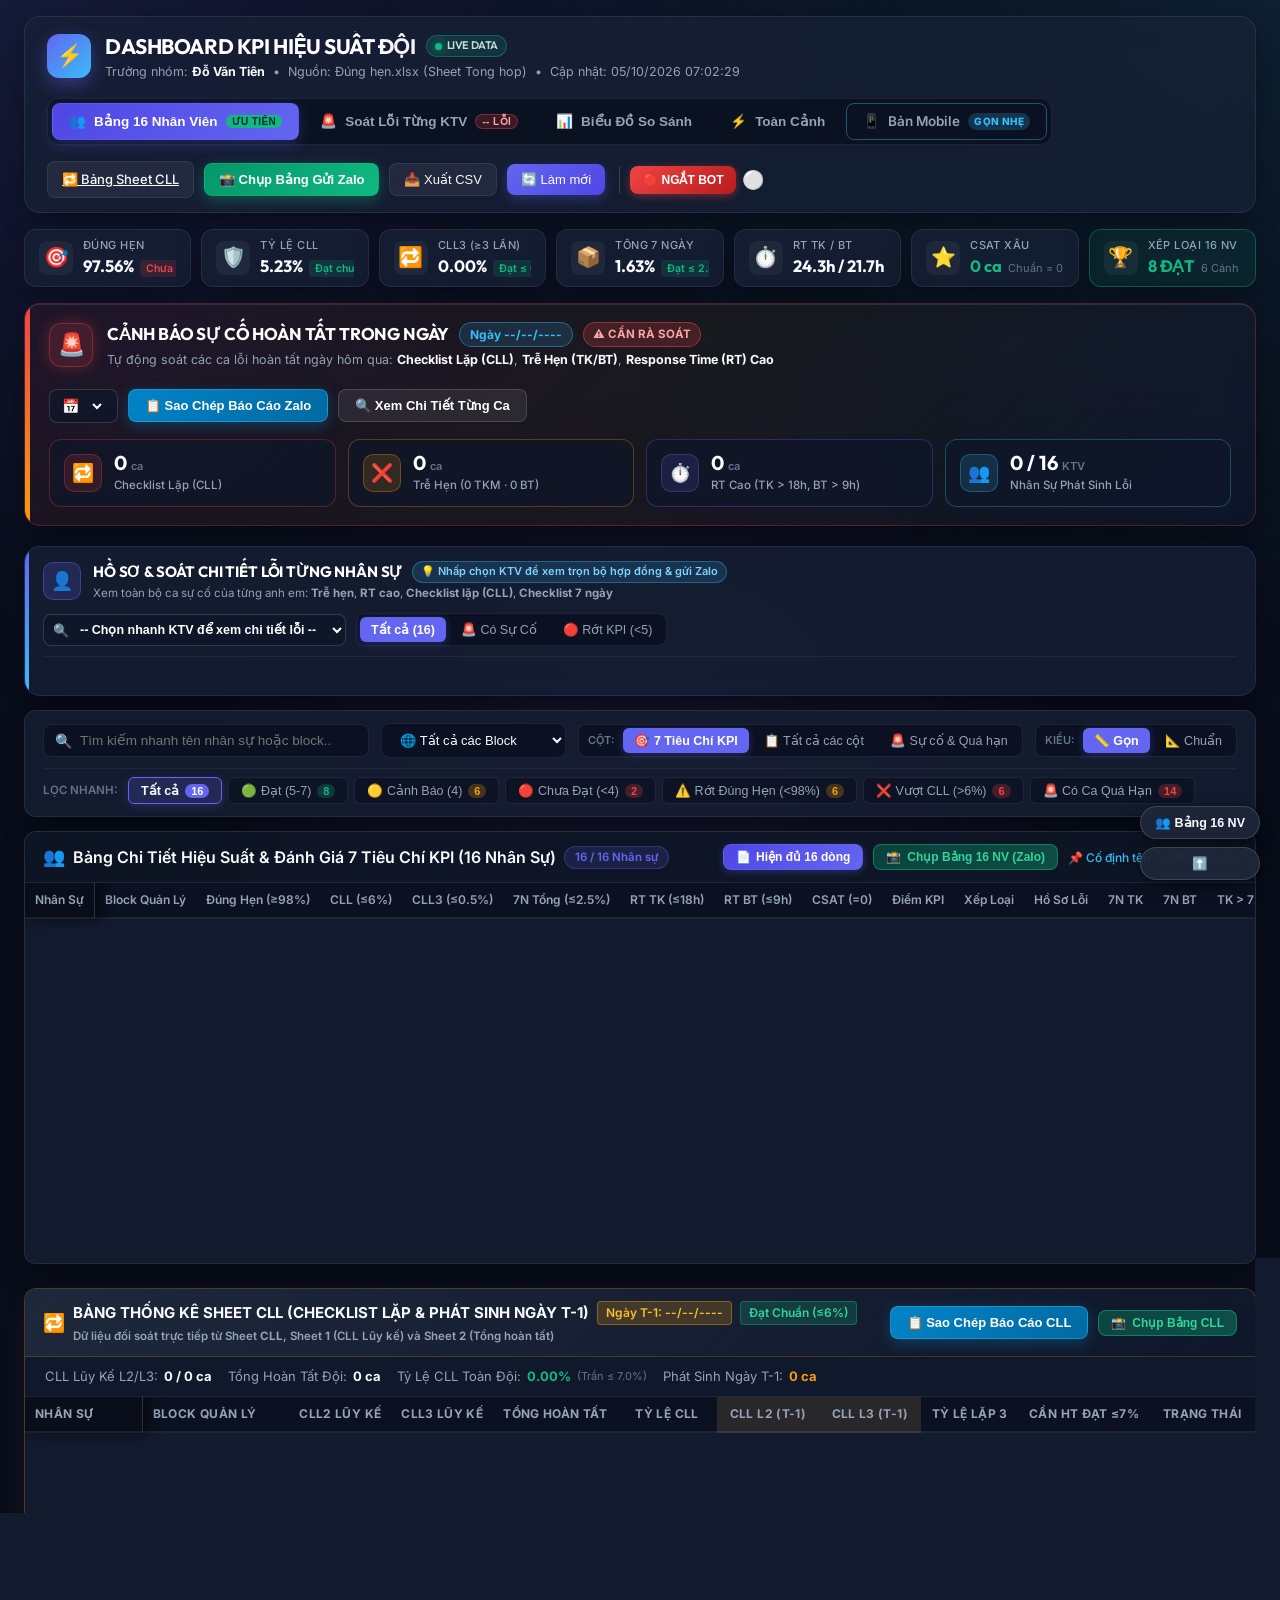
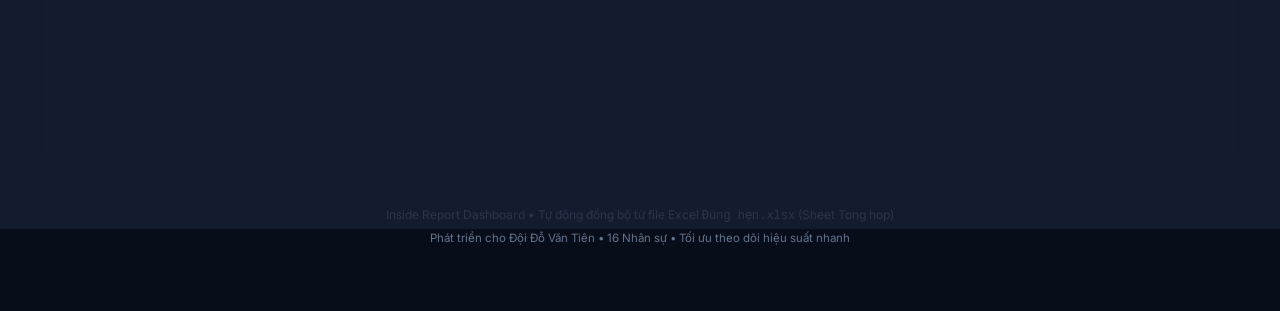
==== commit e44cde56: "Update index.html at 10:55:38 05/10/2026" ====
--- a/index.html
+++ b/index.html
@@ -1266,7 +1266,9 @@
   </div>
 
   <!-- Data source: loads local JS object without CORS issues, with JSON fallback -->
-  <script src="data.js"></script>
+  <script>
+    document.write('<script src="data.js?v=' + Date.now() + '"><\/script>');
+  </script>
   <!-- Application Logic -->
   <script src="dashboard.js"></script>
 
--- a/dashboard.css
+++ b/dashboard.css
@@ -0,0 +1,3421 @@
+/* ==========================================================================
+   FPT INSIDE REPORT - MODERN KPI DASHBOARD
+   Design System & Theme Tokens (Dark Mode Glassmorphism)
+   Optimized for 16-Employee Team Performance Monitoring
+   ========================================================================== */
+
+:root {
+  --bg-primary: #080d1a;
+  --bg-secondary: #0f172a;
+  --bg-card: rgba(23, 32, 54, 0.75);
+  --bg-card-hover: rgba(30, 42, 70, 0.95);
+  --bg-card-solid: #151f35;
+  --bg-table-row: #111a2e;
+  --bg-table-alt: #0d1527;
+  --bg-table-sticky: #141e34;
+  --bg-table-header: #0b1120;
+  
+  --border-subtle: rgba(255, 255, 255, 0.08);
+  --border-focus: rgba(99, 102, 241, 0.6);
+  --border-light: rgba(255, 255, 255, 0.15);
+  
+  --text-primary: #f8fafc;
+  --text-secondary: #94a3b8;
+  --text-muted: #64748b;
+  
+  --accent-primary: #6366f1;       /* Indigo */
+  --accent-primary-glow: rgba(99, 102, 241, 0.3);
+  --accent-blue: #38bdf8;          /* Sky Blue */
+  --accent-purple: #a855f7;        /* Purple */
+  
+  --color-success: #10b981;        /* Emerald */
+  --color-success-bg: rgba(16, 185, 129, 0.15);
+  --color-success-glow: rgba(16, 185, 129, 0.25);
+  
+  --color-warning: #f59e0b;        /* Amber */
+  --color-warning-bg: rgba(245, 158, 11, 0.15);
+  --color-warning-glow: rgba(245, 158, 11, 0.25);
+  
+  --color-danger: #ef4444;         /* Rose / Red */
+  --color-danger-bg: rgba(239, 68, 68, 0.15);
+  --color-danger-glow: rgba(239, 68, 68, 0.3);
+  
+  --radius-xs: 4px;
+  --radius-sm: 8px;
+  --radius-md: 12px;
+  --radius-lg: 16px;
+  --radius-xl: 22px;
+  
+  --shadow-card: 0 10px 30px -5px rgba(0, 0, 0, 0.45);
+  --shadow-glow: 0 0 25px rgba(99, 102, 241, 0.2);
+  --shadow-sticky-col: 5px 0 14px rgba(0, 0, 0, 0.6);
+  --transition: all 0.22s cubic-bezier(0.4, 0, 0.2, 1);
+}
+
+/* Global Reset */
+*, *::before, *::after {
+  box-sizing: border-box;
+  margin: 0;
+  padding: 0;
+}
+
+body {
+  font-family: 'Inter', -apple-system, BlinkMacSystemFont, "Segoe UI", Roboto, sans-serif;
+  background-color: var(--bg-primary);
+  background-image: 
+    radial-gradient(at 0% 0%, rgba(99, 102, 241, 0.14) 0px, transparent 50%),
+    radial-gradient(at 100% 0%, rgba(56, 189, 248, 0.1) 0px, transparent 50%),
+    radial-gradient(at 50% 100%, rgba(168, 85, 247, 0.08) 0px, transparent 50%);
+  background-attachment: fixed;
+  color: var(--text-primary);
+  min-height: 100vh;
+  line-height: 1.45;
+  -webkit-font-smoothing: antialiased;
+  padding-bottom: 50px;
+}
+
+/* Typography Headings */
+h1, h2, h3, h4, .font-heading {
+  font-family: 'Outfit', sans-serif;
+  font-weight: 600;
+  letter-spacing: -0.02em;
+}
+
+/* Container */
+.dashboard-container {
+  max-width: 1560px;
+  margin: 0 auto;
+  padding: 16px 24px;
+}
+
+/* ==========================================================================
+   HEADER SECTION
+   ========================================================================== */
+.header-card {
+  background: var(--bg-card);
+  backdrop-filter: blur(16px);
+  -webkit-backdrop-filter: blur(16px);
+  border: 1px solid var(--border-subtle);
+  border-radius: var(--radius-lg);
+  padding: 14px 22px;
+  margin-bottom: 16px;
+  box-shadow: var(--shadow-card);
+  display: flex;
+  justify-content: space-between;
+  align-items: center;
+  flex-wrap: wrap;
+  gap: 16px;
+}
+
+.brand-wrapper {
+  display: flex;
+  align-items: center;
+  gap: 14px;
+}
+
+.brand-icon {
+  width: 44px;
+  height: 44px;
+  border-radius: var(--radius-md);
+  background: linear-gradient(135deg, #6366f1, #38bdf8);
+  display: flex;
+  align-items: center;
+  justify-content: center;
+  font-size: 22px;
+  box-shadow: 0 6px 18px rgba(99, 102, 241, 0.4);
+  flex-shrink: 0;
+}
+
+.brand-title {
+  font-size: 21px;
+  font-weight: 700;
+  background: linear-gradient(120deg, #ffffff 40%, #94a3b8);
+  -webkit-background-clip: text;
+  -webkit-text-fill-color: transparent;
+  display: flex;
+  align-items: center;
+  gap: 10px;
+}
+
+.brand-subtitle {
+  color: var(--text-secondary);
+  font-size: 12.5px;
+  display: flex;
+  align-items: center;
+  gap: 8px;
+  margin-top: 2px;
+}
+
+.badge-live {
+  display: inline-flex;
+  align-items: center;
+  gap: 5px;
+  padding: 2px 8px;
+  border-radius: 9999px;
+  background: var(--color-success-bg);
+  border: 1px solid rgba(16, 185, 129, 0.35);
+  color: var(--color-success);
+  font-size: 11px;
+  font-weight: 600;
+}
+
+.pulse-dot {
+  width: 7px;
+  height: 7px;
+  border-radius: 50%;
+  background: var(--color-success);
+  box-shadow: 0 0 8px var(--color-success);
+  animation: pulse 2s infinite;
+}
+
+@keyframes pulse {
+  0% { transform: scale(0.95); box-shadow: 0 0 0 0 rgba(16, 185, 129, 0.7); }
+  70% { transform: scale(1); box-shadow: 0 0 0 6px rgba(16, 185, 129, 0); }
+  100% { transform: scale(0.95); box-shadow: 0 0 0 0 rgba(16, 185, 129, 0); }
+}
+
+.badge-fresh-flash {
+  animation: flashSuccess 1s ease-in-out 3;
+}
+
+@keyframes flashSuccess {
+  0% { transform: scale(1); background: var(--color-success-bg); }
+  50% { transform: scale(1.15); background: rgba(16, 185, 129, 0.5); box-shadow: 0 0 16px rgba(16, 185, 129, 0.9); }
+  100% { transform: scale(1); background: var(--color-success-bg); }
+}
+
+/* ==========================================================================
+   MAIN VIEW SWITCHER (CHẾ ĐỘ XEM TRỌNG TÂM)
+   ========================================================================== */
+.main-view-switcher {
+  display: flex;
+  background: rgba(11, 17, 32, 0.9);
+  padding: 4px;
+  border-radius: var(--radius-md);
+  border: 1px solid var(--border-subtle);
+  gap: 4px;
+}
+
+.view-switch-btn {
+  display: inline-flex;
+  align-items: center;
+  gap: 8px;
+  padding: 8px 16px;
+  border-radius: var(--radius-sm);
+  background: transparent;
+  border: 1px solid transparent;
+  color: var(--text-secondary);
+  font-size: 13.5px;
+  font-weight: 600;
+  cursor: pointer;
+  transition: var(--transition);
+  user-select: none;
+  position: relative;
+}
+
+.view-switch-btn:hover {
+  color: var(--text-primary);
+  background: rgba(255, 255, 255, 0.05);
+}
+
+.view-switch-btn.active {
+  background: linear-gradient(135deg, #4f46e5, #6366f1);
+  color: #ffffff;
+  border-color: rgba(99, 102, 241, 0.5);
+  box-shadow: 0 4px 14px var(--accent-primary-glow);
+}
+
+.view-tag {
+  background: #10b981;
+  color: #042f2e;
+  font-size: 10px;
+  font-weight: 800;
+  padding: 1px 6px;
+  border-radius: 999px;
+  text-transform: uppercase;
+  letter-spacing: 0.04em;
+}
+
+.header-actions {
+  display: flex;
+  align-items: center;
+  gap: 10px;
+}
+
+.btn {
+  display: inline-flex;
+  align-items: center;
+  gap: 6px;
+  padding: 8px 14px;
+  border-radius: var(--radius-sm);
+  font-size: 13px;
+  font-weight: 500;
+  cursor: pointer;
+  transition: var(--transition);
+  border: none;
+  outline: none;
+}
+
+.btn-primary {
+  background: linear-gradient(135deg, var(--accent-primary), #4f46e5);
+  color: white;
+  box-shadow: 0 4px 12px var(--accent-primary-glow);
+}
+
+.btn-primary:hover {
+  transform: translateY(-1px);
+  box-shadow: 0 6px 18px rgba(99, 102, 241, 0.4);
+}
+
+.btn-secondary {
+  background: rgba(255, 255, 255, 0.06);
+  border: 1px solid var(--border-subtle);
+  color: var(--text-primary);
+}
+
+.btn-secondary:hover {
+  background: rgba(255, 255, 255, 0.12);
+  transform: translateY(-1px);
+}
+
+/* ==========================================================================
+   ULTRA-COMPACT KPI SUMMARY RIBBON (THANH CHỈ SỐ NHANH)
+   Takes only ~55px of vertical screen height!
+   ========================================================================== */
+.kpi-summary-ribbon {
+  display: grid;
+  grid-template-columns: repeat(auto-fit, minmax(140px, 1fr));
+  gap: 10px;
+  margin-bottom: 14px;
+}
+
+.ribbon-card {
+  background: var(--bg-card);
+  backdrop-filter: blur(12px);
+  -webkit-backdrop-filter: blur(12px);
+  border: 1px solid var(--border-subtle);
+  border-radius: var(--radius-md);
+  padding: 8px 14px;
+  display: flex;
+  align-items: center;
+  gap: 10px;
+  box-shadow: var(--shadow-card);
+  transition: var(--transition);
+}
+
+.ribbon-card:hover {
+  border-color: rgba(255, 255, 255, 0.18);
+  background: var(--bg-card-hover);
+  transform: translateY(-2px);
+}
+
+.ribbon-card.danger {
+  border-color: rgba(239, 68, 68, 0.3);
+  background: rgba(239, 68, 68, 0.08);
+}
+
+.ribbon-card.team-count {
+  border-color: rgba(99, 102, 241, 0.3);
+  background: rgba(99, 102, 241, 0.08);
+}
+
+.ribbon-card.team-kpi-summary {
+  border-color: rgba(16, 185, 129, 0.35);
+  background: rgba(16, 185, 129, 0.08);
+}
+
+.rb-icon {
+  font-size: 20px;
+  width: 34px;
+  height: 34px;
+  border-radius: var(--radius-sm);
+  background: rgba(255, 255, 255, 0.05);
+  display: flex;
+  align-items: center;
+  justify-content: center;
+  flex-shrink: 0;
+}
+
+.rb-info {
+  display: flex;
+  flex-direction: column;
+  min-width: 0;
+  overflow: hidden;
+}
+
+.rb-label {
+  font-size: 11px;
+  color: var(--text-secondary);
+  font-weight: 500;
+  text-transform: uppercase;
+  letter-spacing: 0.04em;
+  white-space: nowrap;
+  overflow: hidden;
+  text-overflow: ellipsis;
+}
+
+.rb-value-row {
+  display: flex;
+  align-items: baseline;
+  gap: 6px;
+  white-space: nowrap;
+}
+
+.rb-val {
+  font-size: 16.5px;
+  font-weight: 700;
+  font-family: 'Outfit', sans-serif;
+  color: var(--text-primary);
+}
+
+.text-danger {
+  color: var(--color-danger) !important;
+}
+
+.rb-badge {
+  font-size: 10.5px;
+  padding: 1px 6px;
+  border-radius: 4px;
+  font-weight: 600;
+}
+
+.rb-badge.tag-success {
+  background: var(--color-success-bg);
+  color: var(--color-success);
+}
+
+.rb-badge.tag-danger {
+  background: var(--color-danger-bg);
+  color: var(--color-danger);
+}
+
+.rb-sub {
+  font-size: 11px;
+  color: var(--text-muted);
+}
+
+/* ==========================================================================
+   VIEW MODES CONDITIONAL DISPLAY LOGIC
+   ========================================================================== */
+/* Mode 1: Table Active (Default & Recommended) -> Hides huge charts & hero cards & issues section */
+body.view-table-active #statsSectionWrapper,
+body.view-table-active #chartsSectionWrapper,
+body.view-table-active #empIssuesSectionWrapper {
+  display: none !important;
+}
+
+body.view-table-active #tableSectionWrapper {
+  display: block !important;
+}
+
+/* Mode 2: Emp Issues Active -> Shows only full issues overview and cards grid */
+body.view-emp-issues-active #statsSectionWrapper,
+body.view-emp-issues-active #chartsSectionWrapper,
+body.view-emp-issues-active #tableSectionWrapper {
+  display: none !important;
+}
+
+body.view-emp-issues-active #empIssuesSectionWrapper {
+  display: block !important;
+}
+
+/* Mode 3: Charts Active -> Hides table & issues */
+body.view-charts-active #tableSectionWrapper,
+body.view-charts-active #empIssuesSectionWrapper,
+body.view-charts-active #statsSectionWrapper {
+  display: none !important;
+}
+
+body.view-charts-active #chartsSectionWrapper {
+  display: block !important;
+}
+
+/* Mode 4: Full Active -> Shows all */
+body.view-full-active #statsSectionWrapper,
+body.view-full-active #chartsSectionWrapper,
+body.view-full-active #tableSectionWrapper,
+body.view-full-active #empIssuesSectionWrapper {
+  display: block !important;
+}
+
+/* Collapsible sections toggle headers */
+.section-title-bar {
+  display: flex;
+  justify-content: space-between;
+  align-items: center;
+  margin-top: 24px;
+  margin-bottom: 12px;
+  padding: 0 4px;
+}
+
+.section-title {
+  font-size: 16px;
+  font-weight: 600;
+  color: var(--text-primary);
+}
+
+.section-toggle-btn {
+  background: rgba(255, 255, 255, 0.06);
+  border: 1px solid var(--border-subtle);
+  color: var(--text-secondary);
+  border-radius: var(--radius-sm);
+  padding: 4px 10px;
+  cursor: pointer;
+  font-size: 12px;
+  transition: var(--transition);
+}
+
+.section-toggle-btn:hover {
+  color: var(--text-primary);
+  background: rgba(255, 255, 255, 0.12);
+}
+
+/* ==========================================================================
+   FILTER & SEARCH CONTROLS
+   ========================================================================== */
+.controls-card {
+  background: var(--bg-card);
+  backdrop-filter: blur(14px);
+  -webkit-backdrop-filter: blur(14px);
+  border: 1px solid var(--border-subtle);
+  border-radius: var(--radius-md);
+  padding: 12px 18px;
+  margin-bottom: 14px;
+  box-shadow: var(--shadow-card);
+  display: flex;
+  flex-direction: column;
+  gap: 10px;
+}
+
+.controls-top-row {
+  display: flex;
+  align-items: center;
+  gap: 12px;
+  flex-wrap: wrap;
+}
+
+.search-box {
+  position: relative;
+  min-width: 250px;
+  flex: 1;
+}
+
+.search-input {
+  width: 100%;
+  padding: 8px 36px 8px 36px;
+  background: rgba(11, 17, 32, 0.85);
+  border: 1px solid var(--border-subtle);
+  border-radius: var(--radius-sm);
+  color: var(--text-primary);
+  font-size: 13.5px;
+  outline: none;
+  transition: var(--transition);
+}
+
+.search-input:focus {
+  border-color: var(--accent-primary);
+  box-shadow: 0 0 0 2px var(--accent-primary-glow);
+}
+
+.search-icon {
+  position: absolute;
+  left: 12px;
+  top: 50%;
+  transform: translateY(-50%);
+  color: var(--text-muted);
+  font-size: 14px;
+  pointer-events: none;
+}
+
+.search-clear-btn {
+  position: absolute;
+  right: 10px;
+  top: 50%;
+  transform: translateY(-50%);
+  background: transparent;
+  border: none;
+  color: var(--text-muted);
+  cursor: pointer;
+  font-size: 12px;
+  padding: 2px 6px;
+  border-radius: 50%;
+}
+
+.search-clear-btn:hover {
+  color: white;
+  background: rgba(255, 255, 255, 0.15);
+}
+
+.block-filter-wrap {
+  min-width: 180px;
+}
+
+.filter-select {
+  width: 100%;
+  padding: 8px 14px;
+  background: rgba(11, 17, 32, 0.85);
+  border: 1px solid var(--border-subtle);
+  border-radius: var(--radius-sm);
+  color: var(--text-primary);
+  font-size: 13px;
+  outline: none;
+  cursor: pointer;
+  transition: var(--transition);
+}
+
+.filter-select:focus {
+  border-color: var(--accent-primary);
+}
+
+/* View presets & density toggles */
+.table-view-controls {
+  display: flex;
+  align-items: center;
+  gap: 12px;
+  flex-wrap: wrap;
+  margin-left: auto;
+}
+
+.btn-group-toggle {
+  display: inline-flex;
+  align-items: center;
+  gap: 4px;
+  background: rgba(11, 17, 32, 0.8);
+  padding: 3px;
+  border-radius: var(--radius-sm);
+  border: 1px solid var(--border-subtle);
+}
+
+.group-label {
+  font-size: 11px;
+  color: var(--text-muted);
+  font-weight: 600;
+  text-transform: uppercase;
+  padding: 0 4px 0 6px;
+}
+
+.btn-pill, .btn-pill-icon {
+  padding: 5px 11px;
+  border-radius: 6px;
+  font-size: 12.5px;
+  font-weight: 500;
+  color: var(--text-secondary);
+  background: transparent;
+  border: none;
+  cursor: pointer;
+  transition: var(--transition);
+  user-select: none;
+}
+
+.btn-pill:hover, .btn-pill-icon:hover {
+  color: var(--text-primary);
+  background: rgba(255, 255, 255, 0.06);
+}
+
+.btn-pill.active, .btn-pill-icon.active {
+  background: var(--accent-primary);
+  color: #ffffff;
+  box-shadow: 0 2px 8px var(--accent-primary-glow);
+  font-weight: 600;
+}
+
+/* Filter Status Tabs Row */
+.filter-tabs-row {
+  display: flex;
+  align-items: center;
+  gap: 10px;
+  flex-wrap: wrap;
+  border-top: 1px solid rgba(255, 255, 255, 0.05);
+  padding-top: 8px;
+}
+
+.filter-label {
+  font-size: 11.5px;
+  color: var(--text-muted);
+  font-weight: 600;
+  text-transform: uppercase;
+}
+
+.filter-tabs {
+  display: flex;
+  align-items: center;
+  gap: 6px;
+  flex-wrap: wrap;
+}
+
+.tab-btn {
+  display: inline-flex;
+  align-items: center;
+  gap: 6px;
+  padding: 5px 12px;
+  border-radius: 6px;
+  font-size: 12.5px;
+  font-weight: 500;
+  color: var(--text-secondary);
+  background: rgba(11, 17, 32, 0.7);
+  border: 1px solid var(--border-subtle);
+  cursor: pointer;
+  transition: var(--transition);
+}
+
+.tab-btn:hover {
+  color: var(--text-primary);
+  border-color: rgba(255, 255, 255, 0.2);
+}
+
+.tab-btn.active {
+  background: rgba(99, 102, 241, 0.2);
+  color: #f8fafc;
+  border-color: var(--accent-primary);
+  box-shadow: 0 2px 8px rgba(99, 102, 241, 0.25);
+  font-weight: 600;
+}
+
+.filter-count-badge {
+  padding: 1px 6px;
+  border-radius: 999px;
+  font-size: 11px;
+  font-weight: 700;
+  background: rgba(255, 255, 255, 0.1);
+  color: var(--text-secondary);
+}
+
+.tab-btn.active .filter-count-badge {
+  background: var(--accent-primary);
+  color: #fff;
+}
+
+.filter-count-badge.badge-success { background: rgba(16, 185, 129, 0.25); color: #10b981; }
+.filter-count-badge.badge-warning { background: rgba(245, 158, 11, 0.25); color: #f59e0b; }
+.filter-count-badge.badge-danger { background: rgba(239, 68, 68, 0.25); color: #ef4444; }
+.filter-count-badge.badge-info { background: rgba(56, 189, 248, 0.25); color: #38bdf8; }
+
+/* ==========================================================================
+   DATA TABLE SECTION - STATE OF THE ART UX & FREEZE PANES
+   ========================================================================== */
+.table-card {
+  background: var(--bg-card);
+  backdrop-filter: blur(14px);
+  -webkit-backdrop-filter: blur(14px);
+  border: 1px solid var(--border-subtle);
+  border-radius: var(--radius-md);
+  overflow: hidden;
+  box-shadow: var(--shadow-card);
+  margin-bottom: 20px;
+}
+
+.table-header-bar {
+  padding: 12px 18px;
+  display: flex;
+  justify-content: space-between;
+  align-items: center;
+  border-bottom: 1px solid var(--border-subtle);
+  background: rgba(11, 17, 32, 0.6);
+  flex-wrap: wrap;
+  gap: 10px;
+}
+
+.table-title {
+  font-size: 16px;
+  font-weight: 600;
+  display: flex;
+  align-items: center;
+  gap: 8px;
+}
+
+.table-title-icon {
+  font-size: 18px;
+}
+
+.table-count-badge {
+  background: rgba(99, 102, 241, 0.15);
+  color: var(--accent-primary);
+  border: 1px solid rgba(99, 102, 241, 0.3);
+  padding: 2px 10px;
+  border-radius: 12px;
+  font-size: 11.5px;
+  font-weight: 600;
+}
+
+.table-hints {
+  display: flex;
+  align-items: center;
+  gap: 14px;
+  font-size: 12px;
+  color: var(--text-muted);
+}
+
+.hint-freeze {
+  color: #38bdf8;
+  font-weight: 500;
+}
+
+/* Table Scroll Container with Freeze Panes */
+.table-responsive-freeze {
+  width: 100%;
+  overflow-x: auto;
+  overflow-y: auto;
+  max-height: calc(100vh - 280px);
+  min-height: 380px;
+  position: relative;
+  scrollbar-width: thin;
+  scrollbar-color: rgba(99, 102, 241, 0.5) rgba(15, 23, 42, 0.5);
+}
+
+.table-responsive-freeze::-webkit-scrollbar {
+  width: 7px;
+  height: 7px;
+}
+
+.table-responsive-freeze::-webkit-scrollbar-track {
+  background: rgba(15, 23, 42, 0.5);
+}
+
+.table-responsive-freeze::-webkit-scrollbar-thumb {
+  background: rgba(99, 102, 241, 0.4);
+  border-radius: 4px;
+}
+
+.table-responsive-freeze::-webkit-scrollbar-thumb:hover {
+  background: rgba(99, 102, 241, 0.7);
+}
+
+/* Base Table */
+.kpi-table {
+  width: 100%;
+  border-collapse: separate;
+  border-spacing: 0;
+  text-align: left;
+  font-size: 13px;
+}
+
+/* TH Header */
+.kpi-table th {
+  background: var(--bg-table-header);
+  color: var(--text-secondary);
+  font-weight: 600;
+  border-bottom: 2px solid var(--border-subtle);
+  border-top: none;
+  white-space: nowrap;
+  user-select: none;
+  cursor: pointer;
+  position: sticky;
+  top: 0;
+  z-index: 10;
+  transition: background 0.2s, color 0.2s;
+  padding: 10px 14px;
+}
+
+.kpi-table th:hover {
+  color: var(--text-primary);
+  background: #141c2e;
+}
+
+.th-content {
+  display: flex;
+  align-items: center;
+  gap: 5px;
+}
+
+.kpi-table th.sort-asc .th-content::after {
+  content: ' ▲';
+  color: var(--accent-primary);
+  font-size: 10px;
+}
+
+.kpi-table th.sort-desc .th-content::after {
+  content: ' ▼';
+  color: var(--accent-primary);
+  font-size: 10px;
+}
+
+/* TD Cells */
+.kpi-table td {
+  border-bottom: 1px solid rgba(255, 255, 255, 0.05);
+  white-space: nowrap;
+  vertical-align: middle;
+  padding: 10px 14px;
+  background: var(--bg-table-row);
+}
+
+.kpi-table tbody tr:nth-child(even) td {
+  background: var(--bg-table-alt);
+}
+
+.kpi-table tbody tr:hover td {
+  background: rgba(49, 65, 99, 0.8) !important;
+}
+
+/* ==========================================================================
+   STICKY FREEZE COLUMN (CỐ ĐỊNH CỘT NHÂN SỰ KHI CUỘN NGANG)
+   ========================================================================== */
+.kpi-table .sticky-col {
+  position: sticky;
+  left: 0;
+  z-index: 8;
+  background: var(--bg-table-sticky);
+  border-right: 1px solid rgba(255, 255, 255, 0.12);
+  box-shadow: var(--shadow-sticky-col);
+}
+
+.kpi-table tbody tr:nth-child(even) .sticky-col {
+  background: #10182b;
+}
+
+.kpi-table tbody tr:hover .sticky-col {
+  background: #253350 !important;
+}
+
+/* Top-left corner cell (intersection of sticky header and sticky col) */
+.kpi-table thead th.sticky-col {
+  z-index: 30;
+  background: #090e1a;
+  border-right: 1px solid rgba(255, 255, 255, 0.15);
+  box-shadow: var(--shadow-sticky-col);
+}
+
+/* Bottom-left corner cell (intersection of sticky footer and sticky col) */
+.kpi-table tfoot td.sticky-col {
+  z-index: 30;
+  background: #172138 !important;
+  border-right: 1px solid rgba(255, 255, 255, 0.18);
+  box-shadow: var(--shadow-sticky-col);
+}
+
+/* Employee Name cell */
+.emp-name-cell {
+  display: flex;
+  align-items: center;
+  gap: 10px;
+  font-weight: 600;
+  color: var(--text-primary);
+}
+
+.emp-avatar {
+  width: 28px;
+  height: 28px;
+  border-radius: 50%;
+  background: linear-gradient(135deg, #4f46e5, #06b6d4);
+  display: flex;
+  align-items: center;
+  justify-content: center;
+  font-size: 11.5px;
+  font-weight: 700;
+  color: white;
+  flex-shrink: 0;
+}
+
+.emp-details {
+  display: flex;
+  flex-direction: column;
+}
+
+.emp-name-text {
+  font-weight: 600;
+  font-size: 13px;
+  color: #fff;
+}
+
+.emp-id-text {
+  font-size: 11px;
+  color: var(--text-muted);
+}
+
+/* Rate Pill / Badges */
+.rate-pill {
+  display: inline-flex;
+  align-items: center;
+  gap: 4px;
+  padding: 3px 8px;
+  border-radius: 5px;
+  font-weight: 600;
+  font-size: 12px;
+}
+
+.rate-success {
+  background: var(--color-success-bg);
+  color: var(--color-success);
+  border: 1px solid rgba(16, 185, 129, 0.35);
+}
+
+.rate-warning {
+  background: var(--color-warning-bg);
+  color: var(--color-warning);
+  border: 1px solid rgba(245, 158, 11, 0.35);
+}
+
+.rate-danger {
+  background: var(--color-danger-bg);
+  color: var(--color-danger);
+  border: 1px solid rgba(239, 68, 68, 0.35);
+}
+
+/* Cell progress */
+.cell-progress {
+  display: flex;
+  align-items: center;
+  gap: 8px;
+}
+
+.progress-track {
+  width: 50px;
+  height: 5px;
+  background: rgba(255, 255, 255, 0.08);
+  border-radius: 3px;
+  overflow: hidden;
+}
+
+.progress-fill {
+  height: 100%;
+  border-radius: 3px;
+  transition: width 0.4s ease;
+}
+
+/* Table column alignments for 7 KPI criteria */
+.kpi-table th.col-kpi-score,
+.kpi-table td.col-kpi-score,
+.kpi-table th.col-csat,
+.kpi-table td.col-csat,
+.kpi-table th.col-cll3,
+.kpi-table td.col-cll3,
+.kpi-table th.col-repon-tk,
+.kpi-table td.col-repon-tk,
+.kpi-table th.col-repon-bt,
+.kpi-table td.col-repon-bt,
+.kpi-table th.col-tk-72h,
+.kpi-table td.col-tk-72h,
+.kpi-table th.col-bt-24h,
+.kpi-table td.col-bt-24h {
+  text-align: center;
+}
+
+.kpi-table th.col-kpi-score .th-content,
+.kpi-table th.col-status .th-content {
+  justify-content: center;
+}
+
+/* ==========================================================================
+   TABLE FOOTER (STICKY TEAM TOTAL ROW)
+   ========================================================================== */
+.kpi-table tfoot td {
+  position: sticky;
+  bottom: 0;
+  z-index: 10;
+  background: #172138 !important;
+  color: var(--text-primary);
+  font-weight: 700;
+  border-top: 2px solid var(--accent-primary) !important;
+  border-bottom: none;
+  box-shadow: 0 -4px 12px rgba(0, 0, 0, 0.35);
+}
+
+.team-total-title {
+  font-size: 13.5px;
+  font-weight: 800;
+  color: #fff;
+  display: flex;
+  align-items: center;
+  gap: 6px;
+}
+
+/* ==========================================================================
+   DENSITY MODES (GỌN NHẸ VS TIÊU CHUẨN)
+   ========================================================================== */
+/* Compact mode: fits 16 employees on standard screens */
+body.density-compact .kpi-table th {
+  padding: 8px 10px;
+  font-size: 12px;
+}
+
+body.density-compact .kpi-table td {
+  padding: 6px 10px;
+  font-size: 12px;
+}
+
+body.density-compact .emp-avatar {
+  width: 24px;
+  height: 24px;
+  font-size: 10.5px;
+}
+
+body.density-compact .emp-name-text {
+  font-size: 12px;
+}
+
+body.density-compact .emp-id-text {
+  display: none;
+}
+
+body.density-compact .rate-pill {
+  padding: 2px 6px;
+  font-size: 11.5px;
+}
+
+body.density-compact .progress-track {
+  width: 38px;
+  height: 4px;
+}
+
+/* Standard mode: spacious */
+body.density-standard .kpi-table th {
+  padding: 12px 14px;
+  font-size: 13.5px;
+}
+
+body.density-standard .kpi-table td {
+  padding: 12px 14px;
+  font-size: 13px;
+}
+
+/* ==========================================================================
+   COLUMN PRESET MODES
+   ========================================================================== */
+/* Core preset: completely eliminates horizontal scroll on 1080p/laptop screens! */
+body.col-preset-core .col-optional {
+  display: none !important;
+}
+
+/* Overdue preset: highlights urgent issues */
+body.col-preset-overdue .col-block,
+body.col-preset-overdue .col-repon-tk,
+body.col-preset-overdue .col-repon-bt {
+  display: none !important;
+}
+
+/* ==========================================================================
+   HERO STATS CARDS (FOR FULL VIEW)
+   ========================================================================== */
+.stats-grid {
+  display: grid;
+  grid-template-columns: repeat(auto-fit, minmax(200px, 1fr));
+  gap: 14px;
+  margin-bottom: 20px;
+}
+
+.stat-card {
+  background: var(--bg-card);
+  backdrop-filter: blur(14px);
+  -webkit-backdrop-filter: blur(14px);
+  border: 1px solid var(--border-subtle);
+  border-radius: var(--radius-md);
+  padding: 16px 18px;
+  position: relative;
+  overflow: hidden;
+  box-shadow: var(--shadow-card);
+  transition: var(--transition);
+}
+
+.stat-card:hover {
+  transform: translateY(-2px);
+  background: var(--bg-card-hover);
+  border-color: rgba(255, 255, 255, 0.15);
+}
+
+.stat-card::before {
+  content: '';
+  position: absolute;
+  top: 0;
+  left: 0;
+  right: 0;
+  height: 3px;
+  background: linear-gradient(90deg, transparent, var(--card-accent, #6366f1), transparent);
+}
+
+.stat-card.success { --card-accent: var(--color-success); }
+.stat-card.warning { --card-accent: var(--color-warning); }
+.stat-card.danger { --card-accent: var(--color-danger); }
+.stat-card.info { --card-accent: var(--accent-blue); }
+
+.stat-header {
+  display: flex;
+  justify-content: space-between;
+  align-items: flex-start;
+  margin-bottom: 8px;
+}
+
+.stat-label {
+  font-size: 11.5px;
+  font-weight: 500;
+  text-transform: uppercase;
+  letter-spacing: 0.04em;
+  color: var(--text-secondary);
+}
+
+.stat-icon {
+  width: 32px;
+  height: 32px;
+  border-radius: var(--radius-sm);
+  background: rgba(255, 255, 255, 0.05);
+  display: flex;
+  align-items: center;
+  justify-content: center;
+  font-size: 16px;
+}
+
+.stat-value {
+  font-size: 26px;
+  font-weight: 700;
+  font-family: 'Outfit', sans-serif;
+  color: var(--text-primary);
+  display: flex;
+  align-items: baseline;
+  gap: 4px;
+}
+
+.stat-unit {
+  font-size: 15px;
+  color: var(--text-muted);
+  font-weight: 500;
+}
+
+.stat-footer {
+  margin-top: 10px;
+  display: flex;
+  align-items: center;
+  justify-content: space-between;
+  font-size: 11.5px;
+}
+
+.stat-tag {
+  display: inline-flex;
+  align-items: center;
+  gap: 4px;
+  padding: 2px 7px;
+  border-radius: 5px;
+  font-weight: 600;
+}
+
+.stat-tag.tag-success {
+  background: var(--color-success-bg);
+  color: var(--color-success);
+}
+
+.stat-tag.tag-danger {
+  background: var(--color-danger-bg);
+  color: var(--color-danger);
+}
+
+.stat-meta {
+  color: var(--text-muted);
+}
+
+/* ==========================================================================
+   CHARTS SECTION
+   ========================================================================== */
+.charts-grid {
+  display: grid;
+  grid-template-columns: repeat(2, 1fr);
+  gap: 16px;
+  margin-bottom: 24px;
+}
+
+.chart-card {
+  background: var(--bg-card);
+  backdrop-filter: blur(14px);
+  -webkit-backdrop-filter: blur(14px);
+  border: 1px solid var(--border-subtle);
+  border-radius: var(--radius-md);
+  padding: 18px;
+  box-shadow: var(--shadow-card);
+  display: flex;
+  flex-direction: column;
+}
+
+.chart-header {
+  display: flex;
+  justify-content: space-between;
+  align-items: center;
+  margin-bottom: 14px;
+}
+
+.chart-title {
+  font-size: 15px;
+  font-weight: 600;
+  color: var(--text-primary);
+  display: flex;
+  align-items: center;
+  gap: 6px;
+}
+
+.chart-subtitle {
+  font-size: 11.5px;
+  color: var(--text-secondary);
+}
+
+.chart-body {
+  position: relative;
+  height: 250px;
+  width: 100%;
+}
+
+/* ==========================================================================
+   FLOATING QUICK NAVIGATION
+   ========================================================================== */
+.floating-nav {
+  position: fixed;
+  bottom: 20px;
+  right: 20px;
+  display: flex;
+  flex-direction: column;
+  gap: 8px;
+  z-index: 99;
+}
+
+.float-btn {
+  background: rgba(30, 41, 59, 0.9);
+  backdrop-filter: blur(12px);
+  border: 1px solid var(--border-light);
+  color: var(--text-primary);
+  padding: 8px 14px;
+  border-radius: 999px;
+  font-size: 12.5px;
+  font-weight: 600;
+  cursor: pointer;
+  box-shadow: 0 4px 16px rgba(0, 0, 0, 0.5);
+  transition: var(--transition);
+}
+
+.float-btn:hover {
+  background: var(--accent-primary);
+  color: white;
+  transform: translateY(-2px);
+  box-shadow: 0 6px 20px var(--accent-primary-glow);
+}
+
+/* ==========================================================================
+   FOOTER
+   ========================================================================== */
+.dashboard-footer {
+  margin-top: 28px;
+  text-align: center;
+  color: var(--text-muted);
+  font-size: 12px;
+  display: flex;
+  flex-direction: column;
+  align-items: center;
+  gap: 4px;
+}
+
+/* ==========================================================================
+   RESPONSIVE DESIGN BREAKPOINTS
+   ========================================================================== */
+@media (max-width: 1200px) {
+  .kpi-summary-ribbon {
+    grid-template-columns: repeat(3, 1fr);
+  }
+}
+
+@media (max-width: 992px) {
+  .charts-grid {
+    grid-template-columns: 1fr;
+  }
+  .table-view-controls {
+    margin-left: 0;
+    width: 100%;
+  }
+}
+
+@media (max-width: 768px) {
+  .dashboard-container {
+    padding: 10px;
+  }
+  .header-card {
+    padding: 12px 14px;
+  }
+  .brand-title {
+    font-size: 17px;
+  }
+  .main-view-switcher {
+    width: 100%;
+    justify-content: stretch;
+  }
+  .view-switch-btn {
+    flex: 1;
+    justify-content: center;
+    padding: 6px 10px;
+    font-size: 12px;
+  }
+  .kpi-summary-ribbon {
+    grid-template-columns: repeat(2, 1fr);
+  }
+}
+
+/* ==========================================================================
+   INTERACTIVE KPI CELLS (BUNG RA SHD CHI TIẾT)
+   ========================================================================== */
+.clickable-kpi {
+  cursor: pointer !important;
+  position: relative;
+  transition: transform 0.18s cubic-bezier(0.4, 0, 0.2, 1), box-shadow 0.18s cubic-bezier(0.4, 0, 0.2, 1), filter 0.18s;
+  user-select: none;
+}
+
+.clickable-kpi:hover {
+  transform: translateY(-2px) scale(1.04);
+  filter: brightness(1.22);
+}
+
+.cell-shd-badge {
+  display: inline-flex;
+  align-items: center;
+  gap: 5px;
+  padding: 3px 8px;
+  border-radius: 6px;
+  font-weight: 600;
+  cursor: pointer;
+  transition: var(--transition);
+}
+
+.cell-shd-badge.has-data {
+  border: 1px dashed rgba(255, 255, 255, 0.35);
+  box-shadow: 0 2px 6px rgba(0, 0, 0, 0.3);
+}
+
+.cell-shd-badge.has-data:hover {
+  border-color: #38bdf8;
+  box-shadow: 0 4px 12px rgba(56, 189, 248, 0.35);
+}
+
+.shd-count-icon {
+  font-size: 10px;
+  opacity: 0.8;
+}
+
+/* ==========================================================================
+   DRILL-DOWN SHD DETAIL MODAL
+   ========================================================================== */
+.modal-backdrop {
+  position: fixed;
+  top: 0;
+  left: 0;
+  right: 0;
+  bottom: 0;
+  background: rgba(3, 7, 18, 0.82);
+  backdrop-filter: blur(10px);
+  -webkit-backdrop-filter: blur(10px);
+  display: flex;
+  align-items: center;
+  justify-content: center;
+  z-index: 9999;
+  padding: 20px;
+  animation: modalFadeIn 0.22s ease-out;
+}
+
+@keyframes modalFadeIn {
+  from { opacity: 0; }
+  to { opacity: 1; }
+}
+
+.modal-container {
+  background: #0d1527;
+  border: 1px solid rgba(255, 255, 255, 0.14);
+  border-radius: var(--radius-lg);
+  box-shadow: 0 25px 60px -10px rgba(0, 0, 0, 0.85), 0 0 35px rgba(99, 102, 241, 0.25);
+  width: 100%;
+  max-width: 1200px;
+  max-height: 90vh;
+  display: flex;
+  flex-direction: column;
+  overflow: hidden;
+  animation: modalSlideUp 0.25s cubic-bezier(0.16, 1, 0.3, 1);
+}
+
+@keyframes modalSlideUp {
+  from { transform: translateY(30px) scale(0.97); opacity: 0; }
+  to { transform: translateY(0) scale(1); opacity: 1; }
+}
+
+/* Modal Header */
+.modal-header {
+  padding: 16px 22px;
+  background: rgba(15, 23, 42, 0.85);
+  border-bottom: 1px solid var(--border-subtle);
+  display: flex;
+  justify-content: space-between;
+  align-items: center;
+}
+
+.modal-header-info {
+  display: flex;
+  align-items: center;
+  gap: 14px;
+}
+
+.modal-icon-badge {
+  width: 44px;
+  height: 44px;
+  border-radius: var(--radius-md);
+  background: linear-gradient(135deg, #4f46e5, #0284c7);
+  display: flex;
+  align-items: center;
+  justify-content: center;
+  font-size: 22px;
+  box-shadow: 0 6px 16px rgba(99, 102, 241, 0.35);
+  flex-shrink: 0;
+}
+
+.modal-title-row {
+  display: flex;
+  align-items: center;
+  gap: 10px;
+}
+
+.modal-title {
+  font-size: 18px;
+  font-weight: 700;
+  color: #fff;
+  letter-spacing: -0.01em;
+}
+
+.modal-badge-count {
+  background: rgba(99, 102, 241, 0.2);
+  color: #a5b4fc;
+  border: 1px solid rgba(99, 102, 241, 0.4);
+  padding: 2px 10px;
+  border-radius: 999px;
+  font-size: 12px;
+  font-weight: 700;
+}
+
+.modal-subtitle {
+  font-size: 12.5px;
+  color: var(--text-secondary);
+  display: flex;
+  align-items: center;
+  gap: 8px;
+  margin-top: 3px;
+}
+
+.sub-sep {
+  color: var(--text-muted);
+}
+
+.modal-close-btn {
+  background: rgba(255, 255, 255, 0.06);
+  border: 1px solid var(--border-subtle);
+  color: var(--text-secondary);
+  width: 34px;
+  height: 34px;
+  border-radius: 50%;
+  display: flex;
+  align-items: center;
+  justify-content: center;
+  font-size: 16px;
+  cursor: pointer;
+  transition: var(--transition);
+}
+
+.modal-close-btn:hover {
+  background: rgba(239, 68, 68, 0.25);
+  border-color: #ef4444;
+  color: #fff;
+  transform: rotate(90deg);
+}
+
+/* Modal Toolbar */
+.modal-toolbar {
+  padding: 12px 22px;
+  background: rgba(15, 23, 42, 0.6);
+  border-bottom: 1px solid var(--border-subtle);
+  display: flex;
+  justify-content: space-between;
+  align-items: center;
+  gap: 14px;
+  flex-wrap: wrap;
+}
+
+.modal-search-box {
+  position: relative;
+  flex: 1;
+  min-width: 280px;
+}
+
+.modal-search-input {
+  width: 100%;
+  padding: 8px 36px 8px 36px;
+  background: rgba(8, 13, 26, 0.9);
+  border: 1px solid var(--border-subtle);
+  border-radius: var(--radius-sm);
+  color: var(--text-primary);
+  font-size: 13px;
+  outline: none;
+  transition: var(--transition);
+}
+
+.modal-search-input:focus {
+  border-color: var(--accent-primary);
+  box-shadow: 0 0 0 2px var(--accent-primary-glow);
+}
+
+.m-search-icon {
+  position: absolute;
+  left: 12px;
+  top: 50%;
+  transform: translateY(-50%);
+  color: var(--text-muted);
+  font-size: 13px;
+  pointer-events: none;
+}
+
+.m-search-clear {
+  position: absolute;
+  right: 10px;
+  top: 50%;
+  transform: translateY(-50%);
+  background: transparent;
+  border: none;
+  color: var(--text-muted);
+  cursor: pointer;
+  font-size: 12px;
+}
+
+.m-search-clear:hover {
+  color: #fff;
+}
+
+.modal-actions {
+  display: flex;
+  align-items: center;
+  gap: 8px;
+}
+
+.btn-sm {
+  padding: 6px 12px;
+  font-size: 12px;
+}
+
+/* Modal Body / Table */
+.modal-body {
+  padding: 0;
+  overflow-y: auto;
+  flex: 1;
+  min-height: 250px;
+  max-height: calc(90vh - 190px);
+  position: relative;
+  scrollbar-width: thin;
+  scrollbar-color: rgba(99, 102, 241, 0.4) rgba(15, 23, 42, 0.4);
+}
+
+.modal-body::-webkit-scrollbar {
+  width: 7px;
+  height: 7px;
+}
+
+.modal-body::-webkit-scrollbar-thumb {
+  background: rgba(99, 102, 241, 0.4);
+  border-radius: 4px;
+}
+
+.modal-table-responsive {
+  width: 100%;
+}
+
+.modal-table {
+  width: 100%;
+  border-collapse: collapse;
+  text-align: left;
+  font-size: 12.5px;
+}
+
+.modal-table th {
+  background: #090e1a;
+  color: var(--text-secondary);
+  font-weight: 600;
+  border-bottom: 2px solid var(--border-subtle);
+  position: sticky;
+  top: 0;
+  z-index: 10;
+  padding: 10px 14px;
+  white-space: nowrap;
+}
+
+.modal-table td {
+  padding: 9px 14px;
+  border-bottom: 1px solid rgba(255, 255, 255, 0.05);
+  vertical-align: middle;
+  background: #0d1527;
+}
+
+.modal-table tbody tr:nth-child(even) td {
+  background: #0b1120;
+}
+
+.modal-table tbody tr:hover td {
+  background: rgba(49, 65, 99, 0.75) !important;
+}
+
+/* SHD Code Pill */
+.shd-code-pill {
+  display: inline-flex;
+  align-items: center;
+  gap: 6px;
+  padding: 3px 8px;
+  border-radius: 6px;
+  background: rgba(99, 102, 241, 0.15);
+  border: 1px solid rgba(99, 102, 241, 0.35);
+  color: #a5b4fc;
+  font-family: 'Consolas', monospace;
+  font-weight: 700;
+  font-size: 12.5px;
+  cursor: pointer;
+  transition: var(--transition);
+}
+
+.shd-code-pill:hover {
+  background: var(--accent-primary);
+  color: #fff;
+  border-color: var(--accent-primary);
+  box-shadow: 0 2px 8px var(--accent-primary-glow);
+}
+
+.btn-copy-icon {
+  background: transparent;
+  border: none;
+  color: inherit;
+  cursor: pointer;
+  font-size: 11px;
+  opacity: 0.8;
+}
+
+.btn-copy-icon:hover {
+  opacity: 1;
+}
+
+/* Truncated expandable note */
+.note-cell {
+  max-width: 380px;
+  white-space: pre-wrap;
+  font-size: 11.5px;
+  color: var(--text-secondary);
+  line-height: 1.4;
+  position: relative;
+}
+
+.note-truncate {
+  display: -webkit-box;
+  -webkit-line-clamp: 2;
+  -webkit-box-orient: vertical;
+  overflow: hidden;
+  cursor: pointer;
+}
+
+.note-truncate:hover {
+  color: var(--text-primary);
+}
+
+.note-expanded {
+  display: block;
+  background: rgba(0, 0, 0, 0.25);
+  padding: 6px 8px;
+  border-radius: 4px;
+  border-left: 2px solid var(--accent-primary);
+}
+
+/* Empty State */
+.modal-empty-state {
+  display: flex;
+  flex-direction: column;
+  align-items: center;
+  justify-content: center;
+  padding: 60px 20px;
+  text-align: center;
+}
+
+.empty-icon {
+  font-size: 42px;
+  margin-bottom: 12px;
+}
+
+.empty-title {
+  font-size: 17px;
+  font-weight: 700;
+  color: #fff;
+  margin-bottom: 6px;
+}
+
+.empty-desc {
+  font-size: 13px;
+  color: var(--text-muted);
+  max-width: 400px;
+}
+
+/* Modal Footer */
+.modal-footer {
+  padding: 12px 22px;
+  background: rgba(15, 23, 42, 0.85);
+  border-top: 1px solid var(--border-subtle);
+  display: flex;
+  justify-content: space-between;
+  align-items: center;
+  flex-wrap: wrap;
+  gap: 12px;
+}
+
+.modal-footer-stats {
+  font-size: 12.5px;
+  color: var(--text-secondary);
+  display: flex;
+  align-items: center;
+  gap: 8px;
+}
+
+.modal-tip {
+  font-size: 11.5px;
+  color: var(--text-muted);
+}
+
+/* ==========================================================================
+   TOAST NOTIFICATION
+   ========================================================================== */
+.toast-popup {
+  position: fixed;
+  bottom: 28px;
+  left: 50%;
+  transform: translateX(-50%);
+  background: #1e293b;
+  border: 1px solid #10b981;
+  color: #f8fafc;
+  padding: 10px 24px;
+  border-radius: 999px;
+  font-size: 13px;
+  font-weight: 600;
+  box-shadow: 0 10px 30px rgba(0, 0, 0, 0.7), 0 0 20px rgba(16, 185, 129, 0.35);
+  z-index: 10001;
+  display: flex;
+  align-items: center;
+  gap: 8px;
+  animation: toastSlideUp 0.25s cubic-bezier(0.16, 1, 0.3, 1);
+  pointer-events: none;
+}
+
+@keyframes toastSlideUp {
+  from { transform: translate(-50%, 20px); opacity: 0; }
+  to { transform: translate(-50%, 0); opacity: 1; }
+}
+
+/* ==========================================================================
+   SCREENSHOT CAPTURE & MODAL PREVIEW
+   ========================================================================== */
+.btn-screenshot {
+  background: linear-gradient(135deg, #059669, #10b981);
+  color: #ffffff;
+  font-weight: 600;
+  box-shadow: 0 4px 14px rgba(16, 185, 129, 0.35);
+  border: 1px solid rgba(16, 185, 129, 0.4);
+}
+
+.btn-screenshot:hover {
+  background: linear-gradient(135deg, #047857, #059669);
+  transform: translateY(-1px);
+  box-shadow: 0 6px 18px rgba(16, 185, 129, 0.5);
+}
+
+.table-header-tools {
+  display: flex;
+  align-items: center;
+  gap: 10px;
+  flex-wrap: wrap;
+}
+
+.btn-toggle-scroll {
+  display: inline-flex;
+  align-items: center;
+  gap: 5px;
+  padding: 5px 12px;
+  border-radius: var(--radius-sm);
+  background: rgba(99, 102, 241, 0.15);
+  border: 1px solid rgba(99, 102, 241, 0.35);
+  color: #a5b4fc;
+  font-size: 12px;
+  font-weight: 600;
+  cursor: pointer;
+  transition: var(--transition);
+  user-select: none;
+}
+
+.btn-toggle-scroll:hover {
+  background: rgba(99, 102, 241, 0.25);
+  color: #ffffff;
+}
+
+.btn-toggle-scroll.active {
+  background: linear-gradient(135deg, #4f46e5, #6366f1);
+  color: #ffffff;
+  border-color: rgba(99, 102, 241, 0.6);
+  box-shadow: 0 2px 8px rgba(99, 102, 241, 0.3);
+}
+
+.table-responsive-freeze.table-no-scroll {
+  max-height: none !important;
+  overflow-y: visible !important;
+}
+
+.btn-screenshot-sm {
+  display: inline-flex;
+  align-items: center;
+  gap: 6px;
+  padding: 5px 12px;
+  border-radius: var(--radius-sm);
+  background: linear-gradient(135deg, rgba(5, 150, 105, 0.35), rgba(16, 185, 129, 0.35));
+  border: 1px solid rgba(16, 185, 129, 0.5);
+  color: #34d399;
+  font-size: 12px;
+  font-weight: 600;
+  cursor: pointer;
+  transition: var(--transition);
+  user-select: none;
+}
+
+.btn-screenshot-sm:hover {
+  background: linear-gradient(135deg, #059669, #10b981);
+  color: #ffffff;
+  transform: translateY(-1px);
+  box-shadow: 0 4px 14px rgba(16, 185, 129, 0.4);
+}
+
+.badge-copied-hint {
+  display: inline-flex;
+  align-items: center;
+  gap: 5px;
+  padding: 3px 10px;
+  border-radius: 999px;
+  background: rgba(16, 185, 129, 0.2);
+  border: 1px solid rgba(16, 185, 129, 0.5);
+  color: #34d399;
+  font-size: 11px;
+  font-weight: 700;
+  letter-spacing: 0.02em;
+  animation: pulseGreen 2s infinite;
+}
+
+@keyframes pulseGreen {
+  0% { box-shadow: 0 0 0 0 rgba(16, 185, 129, 0.5); }
+  70% { box-shadow: 0 0 0 6px rgba(16, 185, 129, 0); }
+  100% { box-shadow: 0 0 0 0 rgba(16, 185, 129, 0); }
+}
+
+.modal-screenshot-container {
+  max-width: 1050px;
+  width: 95vw;
+}
+
+.ss-toolbar {
+  display: flex;
+  justify-content: space-between;
+  align-items: center;
+  padding: 10px 20px;
+  background: rgba(15, 23, 42, 0.7);
+  border-bottom: 1px solid var(--border-subtle);
+  flex-wrap: wrap;
+  gap: 10px;
+}
+
+.ss-info-text {
+  font-size: 12.5px;
+  color: var(--text-secondary);
+}
+
+.ss-modal-body {
+  max-height: 68vh;
+  overflow-y: auto;
+  padding: 16px;
+  background: #070d19;
+  display: flex;
+  justify-content: center;
+}
+
+.ss-preview-wrapper {
+  max-width: 100%;
+  border-radius: 8px;
+  overflow: hidden;
+  box-shadow: 0 8px 30px rgba(0, 0, 0, 0.5);
+  border: 1px solid var(--border-subtle);
+}
+
+.ss-preview-image {
+  display: block;
+  max-width: 100%;
+  height: auto;
+}
+
+/* Off-screen capture sandbox */
+.kpi-capture-sandbox {
+  position: absolute;
+  left: -99999px;
+  top: 0;
+  width: 1360px;
+  background-color: #0b1120;
+  background-image: 
+    radial-gradient(at 0% 0%, rgba(99, 102, 241, 0.15) 0px, transparent 50%),
+    radial-gradient(at 100% 0%, rgba(56, 189, 248, 0.12) 0px, transparent 50%),
+    radial-gradient(at 50% 100%, rgba(16, 185, 129, 0.08) 0px, transparent 50%);
+  color: #f8fafc;
+  padding: 24px;
+  border-radius: 16px;
+  box-sizing: border-box;
+  font-family: 'Inter', -apple-system, BlinkMacSystemFont, "Segoe UI", Roboto, sans-serif;
+  box-shadow: 0 20px 50px rgba(0, 0, 0, 0.8);
+}
+
+/* ==========================================================================
+   YESTERDAY ALERT BANNER & MODAL STYLES
+   ========================================================================== */
+.yesterday-alert-card {
+  margin: 16px 0 20px 0;
+  background: linear-gradient(135deg, rgba(239, 68, 68, 0.08) 0%, rgba(245, 158, 11, 0.06) 50%, rgba(99, 102, 241, 0.05) 100%);
+  backdrop-filter: blur(16px);
+  -webkit-backdrop-filter: blur(16px);
+  border: 1px solid rgba(239, 68, 68, 0.25);
+  border-radius: var(--radius-lg);
+  padding: 18px 24px;
+  box-shadow: 0 10px 30px -5px rgba(0, 0, 0, 0.5), inset 0 1px 0 rgba(255, 255, 255, 0.1);
+  position: relative;
+  overflow: hidden;
+}
+
+.yesterday-alert-card::before {
+  content: "";
+  position: absolute;
+  top: 0;
+  left: 0;
+  width: 5px;
+  height: 100%;
+  background: linear-gradient(to bottom, #ef4444, #f59e0b);
+}
+
+.alert-banner-header {
+  display: flex;
+  align-items: center;
+  justify-content: space-between;
+  gap: 20px;
+  flex-wrap: wrap;
+  margin-bottom: 16px;
+}
+
+.alert-title-wrapper {
+  display: flex;
+  align-items: center;
+  gap: 14px;
+}
+
+.alert-icon-pulse {
+  width: 44px;
+  height: 44px;
+  border-radius: 12px;
+  background: rgba(239, 68, 68, 0.18);
+  border: 1px solid rgba(239, 68, 68, 0.35);
+  display: flex;
+  align-items: center;
+  justify-content: center;
+  font-size: 22px;
+  box-shadow: 0 0 15px rgba(239, 68, 68, 0.3);
+  animation: pulse-glow 2s infinite;
+}
+
+@keyframes pulse-glow {
+  0%, 100% { transform: scale(1); box-shadow: 0 0 15px rgba(239, 68, 68, 0.3); }
+  50% { transform: scale(1.05); box-shadow: 0 0 25px rgba(239, 68, 68, 0.55); }
+}
+
+.alert-title-row {
+  display: flex;
+  align-items: center;
+  gap: 10px;
+  flex-wrap: wrap;
+  margin-bottom: 4px;
+}
+
+.alert-main-title {
+  font-size: 17px;
+  font-weight: 700;
+  color: #fff;
+  letter-spacing: -0.01em;
+}
+
+.badge-target-date {
+  font-size: 12px;
+  font-weight: 700;
+  padding: 3px 10px;
+  border-radius: 20px;
+  background: rgba(56, 189, 248, 0.15);
+  border: 1px solid rgba(56, 189, 248, 0.4);
+  color: #38bdf8;
+}
+
+.badge-severity-live {
+  font-size: 11.5px;
+  font-weight: 700;
+  padding: 3px 9px;
+  border-radius: 20px;
+  background: rgba(239, 68, 68, 0.2);
+  border: 1px solid rgba(239, 68, 68, 0.5);
+  color: #fca5a5;
+  text-transform: uppercase;
+}
+
+.alert-desc {
+  font-size: 12.5px;
+  color: var(--text-secondary);
+  line-height: 1.4;
+}
+
+.alert-desc strong {
+  color: #f8fafc;
+}
+
+.alert-controls-group {
+  display: flex;
+  align-items: center;
+  gap: 10px;
+  flex-wrap: wrap;
+}
+
+.alert-date-picker-wrap {
+  display: flex;
+  align-items: center;
+  gap: 6px;
+  background: rgba(15, 23, 42, 0.8);
+  border: 1px solid var(--border-light);
+  border-radius: var(--radius-sm);
+  padding: 6px 12px;
+}
+
+.alert-date-icon {
+  font-size: 14px;
+}
+
+.alert-date-select {
+  background: transparent;
+  border: none;
+  color: #fff;
+  font-size: 13px;
+  font-weight: 600;
+  font-family: inherit;
+  outline: none;
+  cursor: pointer;
+}
+
+.alert-date-select option {
+  background: #0f172a;
+  color: #fff;
+}
+
+.btn-zalo-copy {
+  background: linear-gradient(135deg, #0284c7 0%, #0369a1 100%);
+  color: #fff;
+  font-weight: 600;
+  font-size: 13px;
+  padding: 8px 16px;
+  border-radius: var(--radius-sm);
+  border: 1px solid rgba(56, 189, 248, 0.4);
+  cursor: pointer;
+  display: flex;
+  align-items: center;
+  gap: 6px;
+  transition: var(--transition);
+  box-shadow: 0 4px 14px rgba(2, 132, 199, 0.35);
+}
+
+.btn-zalo-copy:hover {
+  background: linear-gradient(135deg, #0369a1 0%, #075985 100%);
+  transform: translateY(-1px);
+  box-shadow: 0 6px 20px rgba(2, 132, 199, 0.5);
+}
+
+.btn-view-alerts {
+  background: rgba(255, 255, 255, 0.08);
+  color: #fff;
+  font-weight: 600;
+  font-size: 13px;
+  padding: 8px 16px;
+  border-radius: var(--radius-sm);
+  border: 1px solid var(--border-light);
+  cursor: pointer;
+  display: flex;
+  align-items: center;
+  gap: 6px;
+  transition: var(--transition);
+}
+
+.btn-view-alerts:hover {
+  background: rgba(255, 255, 255, 0.15);
+  transform: translateY(-1px);
+}
+
+/* Alert Chips */
+.alert-chips-grid {
+  display: grid;
+  grid-template-columns: repeat(4, 1fr);
+  gap: 12px;
+}
+
+.alert-chip {
+  background: rgba(15, 23, 42, 0.7);
+  border: 1px solid var(--border-subtle);
+  border-radius: var(--radius-md);
+  padding: 12px 14px;
+  display: flex;
+  align-items: center;
+  gap: 12px;
+  cursor: pointer;
+  transition: var(--transition);
+}
+
+.alert-chip:hover {
+  transform: translateY(-2px);
+  box-shadow: 0 8px 20px rgba(0, 0, 0, 0.35);
+}
+
+.chip-icon-box {
+  width: 38px;
+  height: 38px;
+  border-radius: 10px;
+  display: flex;
+  align-items: center;
+  justify-content: center;
+  font-size: 18px;
+  flex-shrink: 0;
+}
+
+.chip-cll {
+  border-color: rgba(239, 68, 68, 0.3);
+}
+.chip-cll .chip-icon-box {
+  background: rgba(239, 68, 68, 0.15);
+  border: 1px solid rgba(239, 68, 68, 0.3);
+}
+.chip-cll:hover {
+  border-color: rgba(239, 68, 68, 0.6);
+  background: rgba(239, 68, 68, 0.1);
+}
+
+.chip-late {
+  border-color: rgba(245, 158, 11, 0.3);
+}
+.chip-late .chip-icon-box {
+  background: rgba(245, 158, 11, 0.15);
+  border: 1px solid rgba(245, 158, 11, 0.3);
+}
+.chip-late:hover {
+  border-color: rgba(245, 158, 11, 0.6);
+  background: rgba(245, 158, 11, 0.1);
+}
+
+.chip-rt {
+  border-color: rgba(99, 102, 241, 0.3);
+}
+.chip-rt .chip-icon-box {
+  background: rgba(99, 102, 241, 0.15);
+  border: 1px solid rgba(99, 102, 241, 0.3);
+}
+.chip-rt:hover {
+  border-color: rgba(99, 102, 241, 0.6);
+  background: rgba(99, 102, 241, 0.1);
+}
+
+.chip-emp {
+  border-color: rgba(56, 189, 248, 0.3);
+}
+.chip-emp .chip-icon-box {
+  background: rgba(56, 189, 248, 0.15);
+  border: 1px solid rgba(56, 189, 248, 0.3);
+}
+.chip-emp:hover {
+  border-color: rgba(56, 189, 248, 0.6);
+  background: rgba(56, 189, 248, 0.1);
+}
+
+.chip-value-row {
+  display: flex;
+  align-items: baseline;
+  gap: 4px;
+}
+
+.chip-number {
+  font-family: 'Outfit', sans-serif;
+  font-size: 20px;
+  font-weight: 700;
+  color: #fff;
+  line-height: 1.1;
+}
+
+.chip-unit {
+  font-size: 11px;
+  color: var(--text-muted);
+  font-weight: 600;
+}
+
+.chip-title {
+  font-size: 11.5px;
+  color: var(--text-secondary);
+  font-weight: 500;
+  margin-top: 2px;
+  display: block;
+}
+
+/* Modal Alert Styling */
+.modal-alert-container {
+  max-width: 1100px;
+}
+
+/* Table Badge in Main 16-Employee table */
+.ktv-alert-badge {
+  display: inline-flex;
+  align-items: center;
+  gap: 3px;
+  padding: 2px 7px;
+  border-radius: 12px;
+  font-size: 11px;
+  font-weight: 700;
+  background: rgba(239, 68, 68, 0.18);
+  border: 1px solid rgba(239, 68, 68, 0.45);
+  color: #fca5a5;
+  margin-left: 6px;
+  cursor: pointer;
+  transition: var(--transition);
+  vertical-align: middle;
+}
+
+.ktv-alert-badge:hover {
+  background: rgba(239, 68, 68, 0.35);
+  transform: scale(1.05);
+}
+
+/* Toast Popup */
+.toast-popup {
+  position: fixed;
+  bottom: 24px;
+  right: 24px;
+  background: #0f172a;
+  border: 1px solid #10b981;
+  color: #f8fafc;
+  padding: 12px 20px;
+  border-radius: 10px;
+  display: flex;
+  align-items: center;
+  gap: 10px;
+  font-size: 13.5px;
+  font-weight: 600;
+  box-shadow: 0 10px 30px rgba(0, 0, 0, 0.6), 0 0 15px rgba(16, 185, 129, 0.3);
+  z-index: 99999;
+  animation: slide-up-toast 0.25s cubic-bezier(0.16, 1, 0.3, 1);
+}
+
+@keyframes slide-up-toast {
+  from { transform: translateY(20px); opacity: 0; }
+  to { transform: translateY(0); opacity: 1; }
+}
+
+@media (max-width: 900px) {
+  .alert-chips-grid {
+    grid-template-columns: repeat(2, 1fr);
+  }
+  .alert-banner-header {
+    flex-direction: column;
+    align-items: flex-start;
+  }
+}
+
+@media (max-width: 500px) {
+  .alert-chips-grid {
+    grid-template-columns: 1fr;
+  }
+}
+
+/* ==========================================================================
+   ENHANCED TECHNICIAN ERROR MONITORING & DOSSIER STYLES
+   ========================================================================== */
+
+/* Badge in View Switcher */
+.badge-alert-tag {
+  background: rgba(239, 68, 68, 0.2);
+  color: #fca5a5;
+  border: 1px solid rgba(239, 68, 68, 0.4);
+}
+
+/* 1. Quick Employee Error Lookup Section */
+.emp-lookup-section {
+  background: var(--bg-card);
+  backdrop-filter: blur(16px);
+  -webkit-backdrop-filter: blur(16px);
+  border: 1px solid rgba(99, 102, 241, 0.2);
+  border-radius: var(--radius-lg);
+  padding: 14px 18px;
+  margin-bottom: 14px;
+  box-shadow: 0 10px 25px -5px rgba(0, 0, 0, 0.4);
+  position: relative;
+  overflow: hidden;
+}
+
+.emp-lookup-section::before {
+  content: '';
+  position: absolute;
+  top: 0;
+  left: 0;
+  width: 4px;
+  height: 100%;
+  background: linear-gradient(180deg, #6366f1, #38bdf8);
+}
+
+.emp-lookup-header {
+  display: flex;
+  justify-content: space-between;
+  align-items: center;
+  flex-wrap: wrap;
+  gap: 12px;
+  margin-bottom: 12px;
+  padding-bottom: 10px;
+  border-bottom: 1px solid rgba(255, 255, 255, 0.06);
+}
+
+.lookup-title-wrap {
+  display: flex;
+  align-items: center;
+  gap: 12px;
+}
+
+.lookup-icon-badge {
+  width: 38px;
+  height: 38px;
+  border-radius: 10px;
+  background: rgba(99, 102, 241, 0.2);
+  border: 1px solid rgba(99, 102, 241, 0.4);
+  display: flex;
+  align-items: center;
+  justify-content: center;
+  font-size: 18px;
+  flex-shrink: 0;
+}
+
+.lookup-title-row {
+  display: flex;
+  align-items: center;
+  gap: 10px;
+  flex-wrap: wrap;
+}
+
+.lookup-title {
+  font-size: 15px;
+  font-weight: 700;
+  color: #fff;
+  letter-spacing: -0.01em;
+}
+
+.badge-quick-hint {
+  font-size: 11px;
+  background: rgba(56, 189, 248, 0.15);
+  border: 1px solid rgba(56, 189, 248, 0.35);
+  color: #7dd3fc;
+  padding: 2px 8px;
+  border-radius: 999px;
+  font-weight: 600;
+}
+
+.lookup-desc {
+  font-size: 11.5px;
+  color: var(--text-secondary);
+  margin-top: 2px;
+}
+
+.lookup-controls-wrap {
+  display: flex;
+  align-items: center;
+  gap: 10px;
+  flex-wrap: wrap;
+}
+
+.lookup-select-box {
+  position: relative;
+  min-width: 280px;
+}
+
+.lookup-select-icon {
+  position: absolute;
+  left: 10px;
+  top: 50%;
+  transform: translateY(-50%);
+  font-size: 13px;
+  color: var(--text-muted);
+  pointer-events: none;
+}
+
+.emp-quick-select {
+  width: 100%;
+  background: rgba(15, 23, 42, 0.85);
+  border: 1px solid var(--border-light);
+  border-radius: var(--radius-sm);
+  color: #fff;
+  font-size: 12.5px;
+  font-weight: 600;
+  padding: 7px 12px 7px 32px;
+  outline: none;
+  cursor: pointer;
+  transition: var(--transition);
+}
+
+.emp-quick-select:focus, .emp-quick-select:hover {
+  border-color: var(--accent-primary);
+  box-shadow: 0 0 10px var(--accent-primary-glow);
+}
+
+/* Horizontal Avatar Chips Strip */
+.emp-chips-scroll {
+  display: flex;
+  gap: 8px;
+  overflow-x: auto;
+  padding: 4px 2px 8px 2px;
+  scroll-behavior: smooth;
+  scrollbar-width: thin;
+  scrollbar-color: rgba(99, 102, 241, 0.3) transparent;
+}
+
+.emp-chips-scroll::-webkit-scrollbar {
+  height: 5px;
+}
+
+.emp-chips-scroll::-webkit-scrollbar-thumb {
+  background: rgba(99, 102, 241, 0.3);
+  border-radius: 10px;
+}
+
+.emp-chip-item {
+  flex-shrink: 0;
+  display: flex;
+  align-items: center;
+  gap: 8px;
+  padding: 6px 12px;
+  background: rgba(15, 23, 42, 0.7);
+  border: 1px solid var(--border-subtle);
+  border-radius: 999px;
+  cursor: pointer;
+  transition: var(--transition);
+  user-select: none;
+}
+
+.emp-chip-item:hover {
+  background: rgba(30, 41, 59, 0.95);
+  border-color: var(--accent-blue);
+  transform: translateY(-2px);
+  box-shadow: 0 6px 16px rgba(0, 0, 0, 0.35);
+}
+
+.emp-chip-item.active {
+  background: linear-gradient(135deg, rgba(99, 102, 241, 0.3), rgba(56, 189, 248, 0.2));
+  border-color: var(--accent-blue);
+  box-shadow: 0 0 12px rgba(56, 189, 248, 0.3);
+}
+
+.emp-chip-item.has-issues {
+  border-color: rgba(239, 68, 68, 0.4);
+}
+
+.emp-chip-item.has-issues:hover {
+  border-color: rgba(239, 68, 68, 0.8);
+  box-shadow: 0 4px 15px rgba(239, 68, 68, 0.3);
+}
+
+.chip-avatar-sm {
+  width: 24px;
+  height: 24px;
+  border-radius: 50%;
+  background: linear-gradient(135deg, #4f46e5, #6366f1);
+  color: #fff;
+  font-size: 10px;
+  font-weight: 700;
+  display: flex;
+  align-items: center;
+  justify-content: center;
+  flex-shrink: 0;
+}
+
+.chip-name-sm {
+  font-size: 12px;
+  font-weight: 600;
+  color: #f1f5f9;
+}
+
+.chip-count-pill {
+  font-size: 10px;
+  padding: 1px 6px;
+  border-radius: 999px;
+  font-weight: 700;
+}
+
+.chip-count-danger {
+  background: rgba(239, 68, 68, 0.25);
+  color: #fca5a5;
+  border: 1px solid rgba(239, 68, 68, 0.4);
+}
+
+.chip-count-ok {
+  background: rgba(16, 185, 129, 0.2);
+  color: #6ee7b7;
+  border: 1px solid rgba(16, 185, 129, 0.35);
+}
+
+/* 2. Main Table Dossier Column & Mini Chips */
+.col-dossier {
+  width: 120px;
+  text-align: center;
+}
+
+.btn-dossier-open {
+  background: linear-gradient(135deg, #2563eb 0%, #1d4ed8 100%);
+  color: #fff;
+  font-size: 11.5px;
+  font-weight: 700;
+  padding: 4px 10px;
+  border-radius: 6px;
+  border: 1px solid rgba(59, 130, 246, 0.5);
+  cursor: pointer;
+  transition: var(--transition);
+  display: inline-flex;
+  align-items: center;
+  gap: 4px;
+  white-space: nowrap;
+}
+
+.btn-dossier-open:hover {
+  background: linear-gradient(135deg, #3b82f6 0%, #2563eb 100%);
+  transform: translateY(-1px);
+  box-shadow: 0 4px 12px rgba(37, 99, 235, 0.5);
+}
+
+.btn-dossier-open.has-issues {
+  background: linear-gradient(135deg, #dc2626 0%, #b91c1c 100%);
+  border-color: rgba(239, 68, 68, 0.5);
+}
+
+.btn-dossier-open.has-issues:hover {
+  background: linear-gradient(135deg, #ef4444 0%, #dc2626 100%);
+  box-shadow: 0 4px 12px rgba(239, 68, 68, 0.5);
+}
+
+.btn-dossier-open.is-clean {
+  background: rgba(16, 185, 129, 0.15);
+  border-color: rgba(16, 185, 129, 0.3);
+  color: #6ee7b7;
+}
+
+.btn-dossier-open.is-clean:hover {
+  background: rgba(16, 185, 129, 0.25);
+}
+
+.emp-mini-issues-row {
+  display: flex;
+  align-items: center;
+  gap: 4px;
+  margin-top: 3px;
+  flex-wrap: wrap;
+}
+
+.emp-mini-chip {
+  font-size: 10px;
+  padding: 1px 5px;
+  border-radius: 4px;
+  font-weight: 700;
+  white-space: nowrap;
+}
+
+.emp-mini-chip.chip-late {
+  background: rgba(239, 68, 68, 0.2);
+  color: #fca5a5;
+  border: 1px solid rgba(239, 68, 68, 0.35);
+}
+
+.emp-mini-chip.chip-rt {
+  background: rgba(245, 158, 11, 0.2);
+  color: #fcd34d;
+  border: 1px solid rgba(245, 158, 11, 0.35);
+}
+
+.emp-mini-chip.chip-cll {
+  background: rgba(239, 68, 68, 0.2);
+  color: #fca5a5;
+  border: 1px solid rgba(239, 68, 68, 0.35);
+}
+
+.emp-mini-chip.chip-7n {
+  background: rgba(56, 189, 248, 0.2);
+  color: #7dd3fc;
+  border: 1px solid rgba(56, 189, 248, 0.35);
+}
+
+.emp-mini-chip.chip-ok {
+  background: rgba(16, 185, 129, 0.12);
+  color: #6ee7b7;
+  font-size: 9.5px;
+}
+
+/* 3. Full-Page "Soát Lỗi Từng KTV" Section */
+.emp-issues-section {
+  margin-top: 8px;
+  margin-bottom: 24px;
+}
+
+.emp-issues-header-card {
+  background: var(--bg-card);
+  backdrop-filter: blur(16px);
+  -webkit-backdrop-filter: blur(16px);
+  border: 1px solid var(--border-subtle);
+  border-radius: var(--radius-lg);
+  padding: 18px 22px;
+  margin-bottom: 14px;
+  box-shadow: var(--shadow-card);
+}
+
+.emp-issues-headline {
+  display: flex;
+  align-items: flex-start;
+  gap: 14px;
+  margin-bottom: 16px;
+}
+
+.headline-icon-pulse {
+  width: 44px;
+  height: 44px;
+  border-radius: 12px;
+  background: rgba(239, 68, 68, 0.2);
+  border: 1px solid rgba(239, 68, 68, 0.4);
+  display: flex;
+  align-items: center;
+  justify-content: center;
+  font-size: 22px;
+  flex-shrink: 0;
+  animation: pulse-ring 2s infinite ease-in-out;
+}
+
+.headline-title-row {
+  display: flex;
+  align-items: center;
+  gap: 12px;
+  flex-wrap: wrap;
+}
+
+.headline-title {
+  font-size: 18px;
+  font-weight: 700;
+  color: #fff;
+  letter-spacing: -0.01em;
+}
+
+.badge-total-issues {
+  background: rgba(239, 68, 68, 0.2);
+  border: 1px solid rgba(239, 68, 68, 0.4);
+  color: #fca5a5;
+  font-size: 12px;
+  font-weight: 700;
+  padding: 2px 10px;
+  border-radius: 999px;
+}
+
+.headline-desc {
+  font-size: 12.5px;
+  color: var(--text-secondary);
+  margin-top: 4px;
+  line-height: 1.5;
+}
+
+/* Issues Overview Ribbon */
+.issues-overview-ribbon {
+  display: grid;
+  grid-template-columns: repeat(5, 1fr);
+  gap: 10px;
+}
+
+.iss-ov-card {
+  background: rgba(15, 23, 42, 0.7);
+  border: 1px solid var(--border-subtle);
+  border-radius: var(--radius-md);
+  padding: 10px 14px;
+  display: flex;
+  align-items: center;
+  gap: 10px;
+  transition: var(--transition);
+}
+
+.iss-ov-card:hover {
+  transform: translateY(-2px);
+  background: rgba(30, 41, 59, 0.9);
+}
+
+.iss-ov-card .ov-icon {
+  font-size: 20px;
+}
+
+.iss-ov-card .ov-info {
+  display: flex;
+  flex-direction: column;
+}
+
+.iss-ov-card .ov-num {
+  font-family: 'Outfit', sans-serif;
+  font-size: 18px;
+  font-weight: 700;
+  color: #fff;
+}
+
+.iss-ov-card .ov-label {
+  font-size: 11px;
+  color: var(--text-muted);
+  font-weight: 500;
+}
+
+.iss-ov-card.ov-danger {
+  border-color: rgba(239, 68, 68, 0.3);
+}
+
+.iss-ov-card.ov-danger .ov-num {
+  color: #f87171;
+}
+
+.iss-ov-card.ov-warning {
+  border-color: rgba(245, 158, 11, 0.3);
+}
+
+.iss-ov-card.ov-warning .ov-num {
+  color: #fbbf24;
+}
+
+.iss-ov-card.ov-emp {
+  border-color: rgba(56, 189, 248, 0.3);
+}
+
+.iss-ov-card.ov-emp .ov-num {
+  color: #38bdf8;
+}
+
+/* Issues Controls Card */
+.issues-controls-card {
+  background: var(--bg-card);
+  backdrop-filter: blur(14px);
+  border: 1px solid var(--border-subtle);
+  border-radius: var(--radius-md);
+  padding: 10px 16px;
+  display: flex;
+  justify-content: space-between;
+  align-items: center;
+  flex-wrap: wrap;
+  gap: 12px;
+  margin-bottom: 14px;
+}
+
+.issues-filter-tabs {
+  display: flex;
+  gap: 6px;
+  flex-wrap: wrap;
+}
+
+.issues-sort-group {
+  display: flex;
+  align-items: center;
+  gap: 8px;
+}
+
+.sort-label {
+  font-size: 12px;
+  color: var(--text-secondary);
+  font-weight: 500;
+}
+
+.issues-sort-select {
+  background: rgba(15, 23, 42, 0.85);
+  border: 1px solid var(--border-light);
+  color: #fff;
+  font-size: 12px;
+  font-weight: 600;
+  padding: 6px 12px;
+  border-radius: var(--radius-sm);
+  outline: none;
+}
+
+/* Grid of 16 Technician Cards */
+.emp-issues-cards-grid {
+  display: grid;
+  grid-template-columns: repeat(auto-fill, minmax(360px, 1fr));
+  gap: 14px;
+}
+
+.emp-issue-card {
+  background: var(--bg-card);
+  backdrop-filter: blur(14px);
+  -webkit-backdrop-filter: blur(14px);
+  border: 1px solid var(--border-subtle);
+  border-radius: var(--radius-lg);
+  padding: 14px 16px;
+  display: flex;
+  flex-direction: column;
+  transition: var(--transition);
+  position: relative;
+  overflow: hidden;
+}
+
+.emp-issue-card:hover {
+  transform: translateY(-3px);
+  border-color: rgba(99, 102, 241, 0.4);
+  box-shadow: 0 12px 28px -5px rgba(0, 0, 0, 0.5);
+  background: var(--bg-card-hover);
+}
+
+.emp-issue-card.card-severity-danger {
+  border-left: 4px solid var(--color-danger);
+}
+
+.emp-issue-card.card-severity-warning {
+  border-left: 4px solid var(--color-warning);
+}
+
+.emp-issue-card.card-severity-ok {
+  border-left: 4px solid var(--color-success);
+}
+
+.card-top-row {
+  display: flex;
+  justify-content: space-between;
+  align-items: center;
+  margin-bottom: 10px;
+}
+
+.card-emp-info {
+  display: flex;
+  align-items: center;
+  gap: 10px;
+}
+
+.card-avatar {
+  width: 36px;
+  height: 36px;
+  border-radius: 50%;
+  background: linear-gradient(135deg, #4f46e5, #38bdf8);
+  color: #fff;
+  font-size: 13px;
+  font-weight: 700;
+  display: flex;
+  align-items: center;
+  justify-content: center;
+  border: 2px solid rgba(255, 255, 255, 0.15);
+  flex-shrink: 0;
+}
+
+.card-name-title {
+  font-size: 14.5px;
+  font-weight: 700;
+  color: #fff;
+  display: flex;
+  align-items: center;
+  gap: 6px;
+}
+
+.card-block-sub {
+  font-size: 11.5px;
+  color: var(--text-secondary);
+}
+
+.card-score-pill {
+  font-size: 11px;
+  font-weight: 700;
+  padding: 2px 8px;
+  border-radius: 999px;
+}
+
+.card-summary-pills {
+  display: flex;
+  gap: 6px;
+  flex-wrap: wrap;
+  margin-bottom: 10px;
+}
+
+.summary-pill {
+  font-size: 11px;
+  padding: 2px 7px;
+  border-radius: 6px;
+  font-weight: 600;
+}
+
+.summary-pill.pill-late {
+  background: rgba(239, 68, 68, 0.18);
+  color: #fca5a5;
+  border: 1px solid rgba(239, 68, 68, 0.35);
+}
+
+.summary-pill.pill-rt {
+  background: rgba(245, 158, 11, 0.18);
+  color: #fcd34d;
+  border: 1px solid rgba(245, 158, 11, 0.35);
+}
+
+.summary-pill.pill-cll {
+  background: rgba(239, 68, 68, 0.18);
+  color: #fca5a5;
+  border: 1px solid rgba(239, 68, 68, 0.35);
+}
+
+.summary-pill.pill-7n {
+  background: rgba(56, 189, 248, 0.18);
+  color: #7dd3fc;
+  border: 1px solid rgba(56, 189, 248, 0.35);
+}
+
+.summary-pill.pill-clean {
+  background: rgba(16, 185, 129, 0.15);
+  color: #6ee7b7;
+  border: 1px solid rgba(16, 185, 129, 0.3);
+}
+
+/* Card Ticket Mini List */
+.card-tickets-preview {
+  background: rgba(10, 16, 30, 0.6);
+  border-radius: var(--radius-sm);
+  padding: 8px 10px;
+  margin-bottom: 12px;
+  flex-grow: 1;
+}
+
+.card-ticket-item {
+  display: flex;
+  justify-content: space-between;
+  align-items: center;
+  padding: 4px 0;
+  border-bottom: 1px solid rgba(255, 255, 255, 0.05);
+  font-size: 11.5px;
+}
+
+.card-ticket-item:last-child {
+  border-bottom: none;
+}
+
+.ticket-shd-click {
+  font-family: monospace;
+  font-weight: 700;
+  color: #38bdf8;
+  cursor: pointer;
+  padding: 1px 4px;
+  border-radius: 3px;
+  background: rgba(56, 189, 248, 0.1);
+  transition: var(--transition);
+}
+
+.ticket-shd-click:hover {
+  background: rgba(56, 189, 248, 0.25);
+  text-decoration: underline;
+}
+
+.ticket-desc-text {
+  color: var(--text-secondary);
+  max-width: 170px;
+  white-space: nowrap;
+  overflow: hidden;
+  text-overflow: ellipsis;
+}
+
+.ticket-rt-text {
+  font-weight: 700;
+  color: #f87171;
+}
+
+.card-footer-actions {
+  display: flex;
+  gap: 8px;
+  margin-top: auto;
+}
+
+.card-footer-actions .btn-detail {
+  flex: 1;
+  background: linear-gradient(135deg, #4f46e5, #6366f1);
+  color: #fff;
+  border: none;
+  padding: 6px 10px;
+  border-radius: 6px;
+  font-size: 12px;
+  font-weight: 600;
+  cursor: pointer;
+  display: flex;
+  align-items: center;
+  justify-content: center;
+  gap: 5px;
+  transition: var(--transition);
+}
+
+.card-footer-actions .btn-detail:hover {
+  background: linear-gradient(135deg, #6366f1, #4f46e5);
+  transform: translateY(-1px);
+}
+
+.card-footer-actions .btn-zalo-sm {
+  background: rgba(2, 132, 199, 0.25);
+  border: 1px solid rgba(2, 132, 199, 0.5);
+  color: #7dd3fc;
+  padding: 6px 10px;
+  border-radius: 6px;
+  font-size: 12px;
+  font-weight: 600;
+  cursor: pointer;
+  display: flex;
+  align-items: center;
+  gap: 4px;
+  transition: var(--transition);
+}
+
+.card-footer-actions .btn-zalo-sm:hover {
+  background: rgba(2, 132, 199, 0.45);
+  transform: translateY(-1px);
+}
+
+/* 4. Master Dossier Modal Styling */
+.modal-emp-dossier-container {
+  max-width: 1250px;
+  width: 95%;
+}
+
+.dossier-header {
+  padding: 16px 22px;
+  background: rgba(15, 23, 42, 0.95);
+  border-bottom: 1px solid var(--border-subtle);
+  display: flex;
+  justify-content: space-between;
+  align-items: center;
+  flex-wrap: wrap;
+  gap: 14px;
+}
+
+.dossier-avatar {
+  width: 50px;
+  height: 50px;
+  border-radius: 50%;
+  background: linear-gradient(135deg, #4f46e5, #38bdf8);
+  color: #fff;
+  font-size: 17px;
+  font-weight: 800;
+  display: flex;
+  align-items: center;
+  justify-content: center;
+  border: 3px solid rgba(99, 102, 241, 0.4);
+  box-shadow: 0 0 15px rgba(99, 102, 241, 0.35);
+  flex-shrink: 0;
+}
+
+.dossier-header-nav {
+  display: flex;
+  align-items: center;
+  gap: 8px;
+}
+
+.btn-dossier-nav {
+  background: rgba(255, 255, 255, 0.08);
+  border: 1px solid var(--border-light);
+  color: #fff;
+  padding: 6px 12px;
+  border-radius: var(--radius-sm);
+  font-size: 12px;
+  font-weight: 600;
+  cursor: pointer;
+  transition: var(--transition);
+  display: inline-flex;
+  align-items: center;
+  gap: 4px;
+}
+
+.btn-dossier-nav:hover {
+  background: rgba(255, 255, 255, 0.16);
+  transform: translateY(-1px);
+}
+
+.dossier-score-badge {
+  font-size: 12px;
+  font-weight: 700;
+  padding: 2px 10px;
+  border-radius: 999px;
+}
+
+.dossier-issue-count {
+  background: rgba(239, 68, 68, 0.25);
+  border: 1px solid rgba(239, 68, 68, 0.45);
+  color: #fca5a5;
+  font-size: 12px;
+  font-weight: 700;
+}
+
+/* Dossier 7-KPI Scorecard Ribbon */
+.dossier-kpi-ribbon {
+  display: grid;
+  grid-template-columns: repeat(7, 1fr);
+  gap: 8px;
+  padding: 12px 22px;
+  background: rgba(10, 16, 30, 0.85);
+  border-bottom: 1px solid var(--border-subtle);
+}
+
+.dossier-kpi-chip {
+  background: rgba(15, 23, 42, 0.8);
+  border: 1px solid var(--border-subtle);
+  border-radius: var(--radius-sm);
+  padding: 6px 10px;
+  display: flex;
+  flex-direction: column;
+  transition: var(--transition);
+  cursor: pointer;
+}
+
+.dossier-kpi-chip:hover {
+  background: rgba(30, 41, 59, 0.95);
+  border-color: rgba(255, 255, 255, 0.2);
+}
+
+.dossier-kpi-chip.kpi-pass {
+  border-left: 3px solid var(--color-success);
+}
+
+.dossier-kpi-chip.kpi-fail {
+  border-left: 3px solid var(--color-danger);
+  background: rgba(239, 68, 68, 0.08);
+}
+
+.dk-label {
+  font-size: 10.5px;
+  color: var(--text-muted);
+  font-weight: 600;
+  text-transform: uppercase;
+}
+
+.dk-val-row {
+  display: flex;
+  justify-content: space-between;
+  align-items: baseline;
+  margin-top: 2px;
+}
+
+.dk-val {
+  font-family: 'Outfit', sans-serif;
+  font-size: 14.5px;
+  font-weight: 700;
+  color: #fff;
+}
+
+.dk-badge {
+  font-size: 9.5px;
+  font-weight: 700;
+  padding: 1px 4px;
+  border-radius: 3px;
+}
+
+.dk-badge.pass {
+  background: rgba(16, 185, 129, 0.2);
+  color: #6ee7b7;
+}
+
+.dk-badge.fail {
+  background: rgba(239, 68, 68, 0.25);
+  color: #fca5a5;
+}
+
+/* Dossier Toolbar */
+.dossier-toolbar {
+  padding: 10px 22px;
+  background: rgba(15, 23, 42, 0.9);
+  border-bottom: 1px solid var(--border-subtle);
+  display: flex;
+  justify-content: space-between;
+  align-items: center;
+  flex-wrap: wrap;
+  gap: 12px;
+}
+
+.dossier-categories {
+  display: flex;
+  gap: 6px;
+  flex-wrap: wrap;
+}
+
+.cat-count-badge {
+  font-size: 10px;
+  font-weight: 800;
+  padding: 1px 5px;
+  border-radius: 999px;
+  background: rgba(255, 255, 255, 0.15);
+  margin-left: 4px;
+}
+
+.cat-count-badge.badge-danger {
+  background: rgba(239, 68, 68, 0.35);
+  color: #fff;
+}
+
+.cat-count-badge.badge-warning {
+  background: rgba(245, 158, 11, 0.35);
+  color: #fff;
+}
+
+.dossier-actions-group {
+  display: flex;
+  align-items: center;
+  gap: 8px;
+  flex-wrap: wrap;
+}
+
+.btn-zalo-direct {
+  background: linear-gradient(135deg, #0284c7 0%, #0369a1 100%);
+  color: #fff;
+  border: 1px solid rgba(56, 189, 248, 0.4);
+  box-shadow: 0 2px 10px rgba(2, 132, 199, 0.4);
+}
+
+.btn-zalo-direct:hover {
+  background: linear-gradient(135deg, #0369a1 0%, #075985 100%);
+  box-shadow: 0 4px 14px rgba(2, 132, 199, 0.6);
+}
+
+.dossier-modal-body {
+  max-height: 520px;
+  overflow-y: auto;
+  padding: 0;
+}
+
+.dossier-table th {
+  position: sticky;
+  top: 0;
+  background: #0f172a;
+  z-index: 10;
+}
+
+.dossier-modal-footer {
+  padding: 12px 22px;
+  display: flex;
+  justify-content: space-between;
+  align-items: center;
+}
+
+.dossier-footer-actions {
+  display: flex;
+  gap: 8px;
+}
+
+@media (max-width: 1050px) {
+  .issues-overview-ribbon {
+    grid-template-columns: repeat(3, 1fr);
+  }
+  .dossier-kpi-ribbon {
+    grid-template-columns: repeat(4, 1fr);
+  }
+}
+
+@media (max-width: 768px) {
+  .issues-overview-ribbon {
+    grid-template-columns: repeat(2, 1fr);
+  }
+  .dossier-kpi-ribbon {
+    grid-template-columns: repeat(2, 1fr);
+  }
+  .emp-issues-cards-grid {
+    grid-template-columns: 1fr;
+  }
+}
+
+/* ==========================================================================
+   SHEET CLL TABLE CARD STYLING
+   ========================================================================== */
+.cll-sheet-card {
+  margin-top: 24px;
+  border: 1px solid rgba(245, 158, 11, 0.25);
+  box-shadow: 0 10px 30px -5px rgba(245, 158, 11, 0.08);
+}
+
+.cll-header-bar {
+  background: linear-gradient(135deg, rgba(30, 41, 59, 0.95), rgba(15, 23, 42, 0.98));
+  border-bottom: 1px solid rgba(245, 158, 11, 0.2);
+}
+
+.cll-quick-ribbon {
+  display: flex;
+  flex-wrap: wrap;
+  align-items: center;
+  gap: 16px;
+  padding: 10px 20px;
+  background: rgba(15, 23, 42, 0.6);
+  border-bottom: 1px solid rgba(255, 255, 255, 0.06);
+}
+
+.cll-rib-item {
+  display: flex;
+  align-items: center;
+  gap: 6px;
+  font-size: 13px;
+}
+
+.cll-rib-label {
+  color: var(--text-secondary);
+}
+
+.cll-rib-val {
+  font-weight: 700;
+  color: var(--text-primary);
+}
+
+.cll-rib-sub {
+  font-size: 11px;
+  color: var(--text-muted);
+}
+
+.cll-data-table th {
+  font-size: 12px;
+  font-weight: 700;
+  text-transform: uppercase;
+  letter-spacing: 0.03em;
+}
+
+.cll-data-table td {
+  font-size: 13px;
+}
+
+.cll-t1-col {
+  background: rgba(245, 158, 11, 0.04) !important;
+}
+
+.cll-pill-badge {
+  display: inline-flex;
+  align-items: center;
+  justify-content: center;
+  padding: 3px 8px;
+  border-radius: 6px;
+  font-size: 11.5px;
+  font-weight: 700;
+}
+
+.cll-pill-danger {
+  background: rgba(239, 68, 68, 0.18);
+  color: #ef4444;
+  border: 1px solid rgba(239, 68, 68, 0.35);
+}
+
+.cll-pill-warning {
+  background: rgba(245, 158, 11, 0.18);
+  color: #f59e0b;
+  border: 1px solid rgba(245, 158, 11, 0.35);
+}
+
+.cll-pill-success {
+  background: rgba(16, 185, 129, 0.18);
+  color: #10b981;
+  border: 1px solid rgba(16, 185, 129, 0.35);
+}
+
+.cll-pill-zero {
+  color: var(--text-muted);
+  font-weight: 500;
+}
+
+.cll-needed-positive {
+  color: #ef4444;
+  font-weight: 700;
+  background: rgba(239, 68, 68, 0.12);
+  padding: 2px 7px;
+  border-radius: 4px;
+}
+
+.cll-needed-ok {
+  color: #10b981;
+  font-weight: 600;
+}
+
+
+
+
